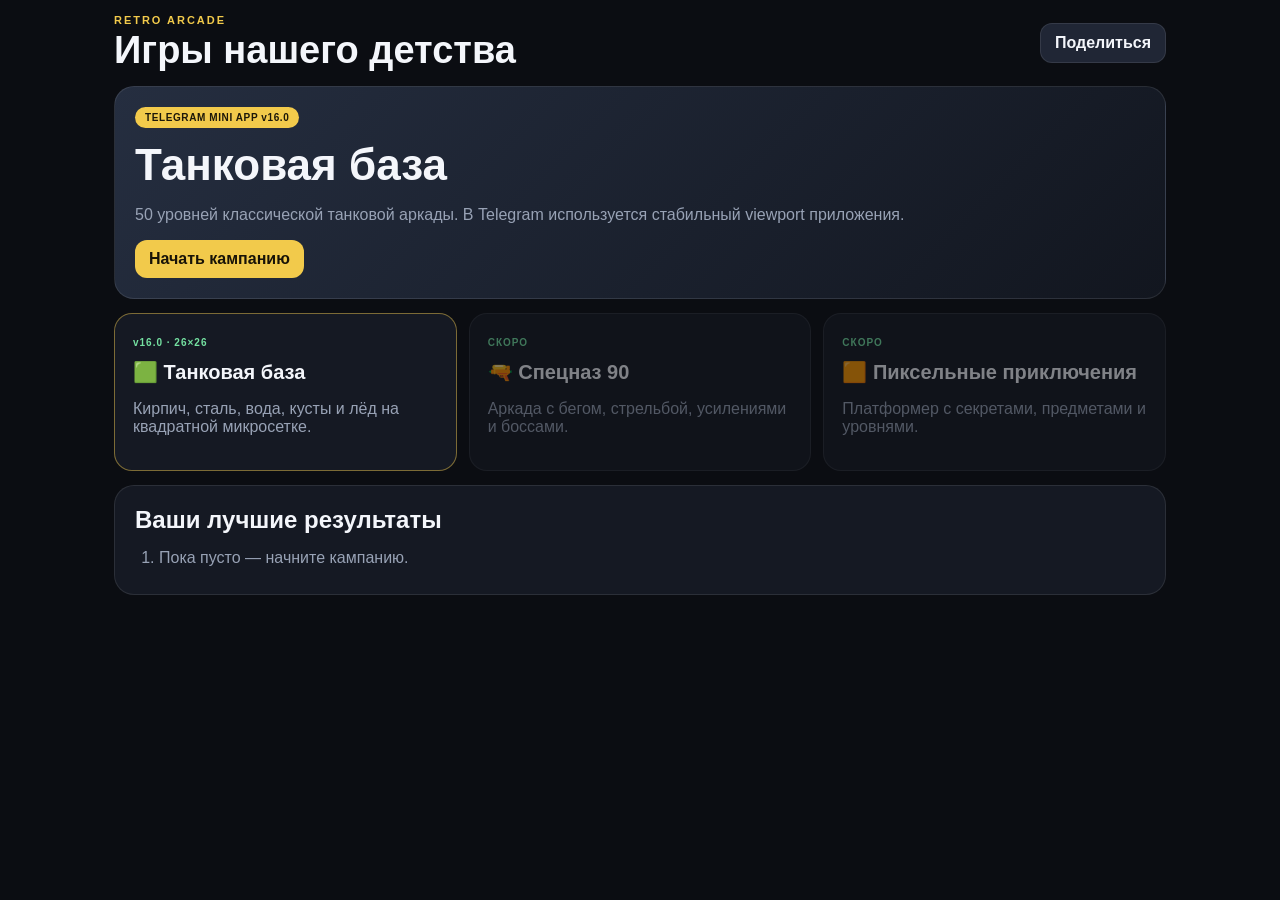
==== index.html @ afbd1178 "v16.0 switch shell to Telegram Mini App" ====
<!doctype html>
<html lang="ru">
<head>
<meta charset="utf-8">
<meta name="viewport" content="width=device-width,initial-scale=1,minimum-scale=1,maximum-scale=1,user-scalable=no,viewport-fit=cover">
<meta name="theme-color" content="#0b0d12">
<title>Игры нашего детства — Танковая база v16.0</title>
<script src="https://telegram.org/js/telegram-web-app.js?59"></script>
<link rel="stylesheet" href="styles.css?v=16.0">
<link rel="stylesheet" href="layout-fix.css?v=16.0">
<link rel="stylesheet" href="telegram-app.css?v=16.0">
</head>
<body>
<main class="app">
<header class="top"><div><div class="eyebrow">RETRO ARCADE</div><h1>Игры нашего детства</h1></div><button id="share" class="btn">Поделиться</button></header>
<section id="menu"><div class="hero"><span class="badge">TELEGRAM MINI APP v16.0</span><h2>Танковая база</h2><p>50 уровней классической танковой аркады. В Telegram используется стабильный viewport приложения.</p><div class="heroActions"><button id="play" class="btn primary">Начать кампанию</button></div></div><div class="grid"><div class="card active"><span class="status">v16.0 · 26×26</span><h3>🟩 Танковая база</h3><p>Кирпич, сталь, вода, кусты и лёд на квадратной микросетке.</p></div><div class="card locked"><span class="status">СКОРО</span><h3>🔫 Спецназ 90</h3><p>Аркада с бегом, стрельбой, усилениями и боссами.</p></div><div class="card locked"><span class="status">СКОРО</span><h3>🟧 Пиксельные приключения</h3><p>Платформер с секретами, предметами и уровнями.</p></div></div><section class="board"><h2>Ваши лучшие результаты</h2><ol id="scores"></ol></section></section>
</main>
<section id="game" class="hidden"><div class="hud"><div><span>ОЧКИ · v16.0</span><strong id="score">0</strong></div><div><span>УРОВЕНЬ</span><strong id="level">1/50</strong></div><div><span>ФАЗА</span><strong id="wave">1/3</strong></div><div><span>ВРАГИ</span><strong id="enemies">20</strong></div><div><span>ЖИЗНИ</span><strong id="lives">3</strong></div><div class="hqHud"><span>ШТАБ</span><strong id="hq">❤❤❤</strong></div><button id="pause" class="btn pauseBtn">Пауза</button><button id="sound" class="btn soundBtn">🔊</button></div><div class="stage legacyStage" id="stageStable"></div><canvas id="c" width="600" height="600"></canvas><div id="toast" class="toast"></div><div class="controlsStable"><div class="touchpadWrap"><div id="touchpad" class="touchpad"><div id="stick" class="stick"></div></div></div><button class="fire" data-k="fire">ОГОНЬ</button></div></section>
<div id="over" class="modal hidden"><div class="dialog"><span id="resultBadge" class="badge">РАУНД</span><h2 id="resultTitle">Готово</h2><p id="resultText"></p><div class="actions"><button id="primaryAction" class="btn primary">Продолжить</button><button id="toMenu" class="btn">В меню</button></div><div id="resultMini" class="mini"></div></div></div>
<div id="pauseModal" class="modal hidden"><div class="dialog"><span class="badge">ПАУЗА</span><h2>Бой приостановлен</h2><p>Можно продолжить с того же места или вернуться в меню.</p><div class="actions"><button id="resume" class="btn primary">Продолжить</button><button id="pauseMenu" class="btn">В меню</button></div></div></div>
<script src="campaign.js?v=16.0"></script><script src="geometry-fix.js?v=16.0"></script><script src="app-core.js?v=16.0"></script><script src="runtime-fix.js?v=16.0"></script><script src="app.js?v=16.0"></script><script src="zoom-control.js?v=16.0"></script><script src="boot-fix.js?v=16.0"></script><script src="telegram-app.js?v=16.0"></script>
<!-- v16.0 Telegram Mini App shell -->
</body></html>
---- styles.css ----
:root{--bg:#0b0d12;--p:#151923;--p2:#202635;--t:#f4f6fb;--m:#98a2b5;--y:#f2ca4b;--g:#74e0a1;--r:#ed6a62;--b:#6fb2ff;--line:#ffffff18}
*{box-sizing:border-box;-webkit-tap-highlight-color:transparent}
html,body{margin:0;min-height:100%;background:var(--bg);color:var(--t);font-family:-apple-system,BlinkMacSystemFont,"Segoe UI",sans-serif}
body{overscroll-behavior:none}button{font:inherit;color:inherit}.hidden{display:none!important}
.app{width:min(1080px,100%);margin:auto;padding:max(14px,env(safe-area-inset-top)) 14px max(24px,env(safe-area-inset-bottom))}
.top{display:flex;justify-content:space-between;align-items:center;gap:12px}.eyebrow{font-size:11px;font-weight:900;letter-spacing:.18em;color:var(--y)}h1{margin:3px 0 0;font-size:clamp(25px,5vw,38px)}
.btn{border:1px solid var(--line);background:var(--p2);border-radius:12px;padding:10px 14px;font-weight:800;cursor:pointer}.btn:active{transform:scale(.98)}
.hero,.board{background:var(--p);border:1px solid var(--line);border-radius:20px;padding:20px;margin-top:14px}.hero{background:linear-gradient(135deg,#252e40,#12161f)}
.badge{display:inline-block;background:var(--y);color:#1d1809;border-radius:999px;padding:5px 10px;font-size:10px;font-weight:900;letter-spacing:.06em}.hero h2{font-size:clamp(28px,6vw,44px);margin:12px 0 8px}.hero p,.card p,.board li{color:var(--m)}.heroActions{margin-top:16px}
.grid{display:grid;grid-template-columns:repeat(3,1fr);gap:12px;margin-top:14px}.card{border:1px solid var(--line);background:var(--p);border-radius:18px;padding:18px;min-height:145px;text-align:left}.card.active{border-color:#f2ca4b77}.card.locked{opacity:.5}.card h3{font-size:20px;margin:10px 0 7px}.status{font-size:10px;font-weight:900;letter-spacing:.1em;color:var(--g)}.board h2{margin:0 0 8px}.board ol{margin:0;padding-left:24px}.board li{padding:7px 0}.primary{background:var(--y);color:#181307;border:0}
body.playing{overflow:hidden!important;height:100%!important}body.playing .app{display:none!important}body.playing #game{display:flex!important;position:fixed!important;inset:0!important;z-index:9999!important}
#game{position:fixed;inset:0;z-index:20;background:var(--bg);height:100vh;height:100dvh;width:100vw;padding:max(6px,env(safe-area-inset-top)) max(8px,env(safe-area-inset-right)) max(6px,env(safe-area-inset-bottom)) max(8px,env(safe-area-inset-left));display:flex;flex-direction:column;overflow:hidden;touch-action:none}
.hud{flex:0 0 auto;display:grid;grid-template-columns:1.15fr .8fr .75fr .8fr .72fr 1.05fr auto auto;gap:5px;margin-bottom:5px}.hud>div{background:var(--p);border:1px solid var(--line);border-radius:10px;padding:5px 7px;min-width:0}.hud span{display:block;color:var(--m);font-size:7px;font-weight:800;letter-spacing:.07em;white-space:nowrap}.hud strong{font-size:15px;white-space:nowrap}.hqHud strong{font-size:18px;letter-spacing:1px}.hud .btn{padding:7px 9px;white-space:nowrap;font-size:13px}
.stage{position:relative;flex:1 1 auto;min-height:0;min-width:0;width:100%;display:block;overflow:hidden}
canvas{display:block;position:absolute;left:50%;top:50%;transform:translate(-50%,-50%);width:900px;height:600px;max-width:none;max-height:none;background:#07090d;border:1px solid var(--line);border-radius:12px;image-rendering:pixelated;touch-action:none;flex:none}
.controls{display:none;position:absolute;inset:0;pointer-events:none;z-index:4}.touch .controls{display:block}
.touchpadWrap{position:absolute;left:max(12px,env(safe-area-inset-left));bottom:max(14px,env(safe-area-inset-bottom));pointer-events:auto}
.touchpad{width:142px;height:142px;border-radius:50%;border:1px solid #ffffff22;background:radial-gradient(circle at 35% 35%,#2c3950dd,#131a24dd);position:relative;box-shadow:inset 0 0 0 12px #ffffff08,0 8px 28px #0006;touch-action:none;pointer-events:auto}
.touchpad::before,.touchpad::after{content:"";position:absolute;left:50%;top:50%;transform:translate(-50%,-50%);background:#ffffff14}.touchpad::before{width:2px;height:84%}.touchpad::after{height:2px;width:84%}
.stick{position:absolute;left:50%;top:50%;width:52px;height:52px;margin:-26px 0 0 -26px;border-radius:50%;background:radial-gradient(circle at 35% 35%,#a6bbd8,#6d89ad 50%,#324257);border:1px solid #ffffff55;box-shadow:0 8px 20px #0008;transition:transform .035s linear}
.fire{position:absolute;right:max(16px,env(safe-area-inset-right));bottom:max(22px,env(safe-area-inset-bottom));width:90px;height:90px;border-radius:50%;background:radial-gradient(circle at 35% 35%,#b84b52,#7b292cdd);border:1px solid #ffffff33;font-weight:900;touch-action:none;user-select:none;-webkit-user-select:none;pointer-events:auto;box-shadow:0 8px 28px #0006}
.fire:active,.fire[data-pressed="1"]{filter:brightness(1.2);transform:scale(.96)}
.toast{position:absolute;left:50%;top:12px;transform:translateX(-50%);z-index:8;background:#151923ed;border:1px solid #ffffff22;border-radius:999px;padding:7px 13px;font-size:12px;font-weight:900;pointer-events:none;opacity:0;transition:opacity .18s;white-space:nowrap}.toast.show{opacity:1}
.modal{position:fixed;inset:0;z-index:20000;background:#05070bcc;backdrop-filter:blur(7px);display:grid;place-items:center;padding:18px}.dialog{width:min(490px,100%);background:#171c27;border:1px solid var(--line);border-radius:22px;padding:24px;text-align:center;box-shadow:0 20px 70px #0008}.dialog h2{font-size:30px;margin:10px 0}.dialog p{color:var(--m);line-height:1.45}.actions{display:flex;gap:10px;justify-content:center;flex-wrap:wrap;margin-top:18px}.mini{font-size:12px;color:var(--m);margin-top:12px}
@media(max-width:900px){.grid{grid-template-columns:1fr}.card{min-height:auto}.hud{grid-template-columns:1fr .7fr .7fr .7fr .65fr 1fr auto}.hud .soundBtn{display:none}.hud strong{font-size:14px}}
@media(max-width:600px){.app{padding-inline:8px}.hud{grid-template-columns:repeat(6,1fr)}.hud .btn{position:absolute;top:54px;z-index:8;padding:5px 7px;font-size:11px}.hud .pauseBtn{right:58px}.hud .soundBtn{right:8px;display:block}.touchpad{width:124px;height:124px}.stick{width:46px;height:46px;margin:-23px 0 0 -23px}.fire{width:78px;height:78px}.toast{font-size:10px;max-width:70vw;overflow:hidden;text-overflow:ellipsis}}
---- layout-fix.css ----
:root{--sal:env(safe-area-inset-left,0px);--sar:env(safe-area-inset-right,0px);--sat:env(safe-area-inset-top,0px);--sab:env(safe-area-inset-bottom,0px);--hud-space:62px;--board-size:min(600px,calc(100dvh - 78px),calc(100vw - 300px));--board-zoom:1;--board-pan-x:0px;--board-pan-y:0px}
*{box-sizing:border-box}
html,body{margin:0!important;width:100%!important;max-width:100%!important;min-width:0!important;overflow-x:hidden!important;background:#0b0d12!important}
.app,#menu,.hero,.grid,.card,.board{min-width:0!important;max-width:100%!important;box-sizing:border-box!important}
.grid{grid-template-columns:repeat(3,minmax(0,1fr))!important}.hero,.card,.board{overflow:hidden!important}.hero p,.card p,.card h3{overflow-wrap:anywhere!important}
body.playing{overflow:hidden!important;overscroll-behavior:none!important;touch-action:none!important}
body.playing .app{display:none!important}
body.playing #game{display:block!important;position:fixed!important;left:0!important;top:0!important;right:0!important;bottom:0!important;inset:0!important;width:auto!important;height:auto!important;max-width:none!important;max-height:none!important;margin:0!important;padding:0!important;transform:none!important;overflow:hidden!important;background:#0b0d12!important;z-index:9999!important}
body.playing #game .hud{position:fixed!important;left:max(8px,var(--sal))!important;right:max(8px,var(--sar))!important;top:max(6px,var(--sat))!important;width:auto!important;height:auto!important;display:grid!important;grid-template-columns:1.12fr .76fr .72fr .76fr .68fr 1fr auto auto!important;gap:5px!important;margin:0!important;z-index:10020!important;overflow:hidden!important;transform:none!important}
body.playing #game .hud>*{min-width:0!important}
body.playing #game .legacyStage{display:none!important;position:fixed!important;width:0!important;height:0!important;left:0!important;top:0!important;overflow:hidden!important;pointer-events:none!important}
body.playing #c{display:block!important;position:fixed!important;left:calc(50% + var(--board-pan-x))!important;top:calc(50% + 31px + var(--board-pan-y))!important;right:auto!important;bottom:auto!important;width:var(--board-size)!important;height:var(--board-size)!important;max-width:none!important;max-height:none!important;margin:0!important;padding:0!important;transform:translate(-50%,-50%) scale(var(--board-zoom))!important;transform-origin:center center!important;border-radius:12px!important;image-rendering:pixelated!important;z-index:10000!important;background:#07090d!important;touch-action:none!important;user-select:none!important;-webkit-user-select:none!important}
body.playing #game .controlsStable{display:block!important;position:static!important;width:0!important;height:0!important;overflow:visible!important;pointer-events:none!important;transform:none!important}
body.playing #game .touchpadWrap{position:fixed!important;left:max(14px,var(--sal))!important;right:auto!important;top:auto!important;bottom:max(16px,var(--sab))!important;margin:0!important;transform:none!important;pointer-events:auto!important;z-index:10030!important}
body.playing #game .fire{position:fixed!important;left:auto!important;right:max(18px,var(--sar))!important;top:auto!important;bottom:max(20px,var(--sab))!important;margin:0!important;transform:none!important;pointer-events:auto!important;z-index:10030!important}
body.playing #game .toast{position:fixed!important;left:50%!important;top:calc(max(6px,var(--sat)) + 54px)!important;right:auto!important;bottom:auto!important;transform:translateX(-50%)!important;z-index:10040!important}
#zoomIndicator{position:fixed;left:50%;top:calc(max(6px,var(--sat)) + 58px);transform:translateX(-50%);z-index:10060;background:#151923e8;border:1px solid #ffffff26;border-radius:999px;padding:6px 11px;color:#f4f6fb;font:800 12px/1 -apple-system,BlinkMacSystemFont,"Segoe UI",sans-serif;pointer-events:none;opacity:0;transition:opacity .16s ease;white-space:nowrap;box-shadow:0 8px 28px #0007}#zoomIndicator.show{opacity:1}
@media (orientation:landscape) and (pointer:coarse){body.playing #game .touchpad{width:116px!important;height:116px!important}body.playing #game .stick{width:46px!important;height:46px!important;margin:-23px 0 0 -23px!important}body.playing #game .fire{width:82px!important;height:82px!important;font-size:18px!important}}
@media (max-width:900px){.grid{grid-template-columns:1fr!important}:root{--board-size:min(calc(100vw - 20px),calc(100dvh - 112px));--hud-space:58px}body.playing #game .hud{grid-template-columns:repeat(6,minmax(0,1fr)) auto!important}body.playing #game .soundBtn{display:none!important}}
@media (max-height:620px) and (pointer:coarse){:root{--board-size:min(520px,calc(100dvh - 72px),calc(100vw - 230px))}body.playing #game .touchpad{width:88px!important;height:88px!important}body.playing #game .stick{width:38px!important;height:38px!important;margin:-19px 0 0 -19px!important}body.playing #game .fire{width:66px!important;height:66px!important;font-size:15px!important}}
---- telegram-app.css ----
:root{--tg-vh:100dvh;--tg-stable-vh:100dvh;--tg-safe-top:0px;--tg-safe-right:0px;--tg-safe-bottom:0px;--tg-safe-left:0px}
html.telegram-mode,html.telegram-mode body{width:100%;height:100%;overflow:hidden;overscroll-behavior:none}
html.telegram-mode body.playing #game{height:var(--tg-stable-vh)!important;min-height:var(--tg-stable-vh)!important;inset:0!important;overflow:hidden!important}
html.telegram-mode body.playing #game .hud{left:max(8px,var(--tg-safe-left))!important;right:max(8px,var(--tg-safe-right))!important;top:max(6px,var(--tg-safe-top))!important}
html.telegram-mode body.playing #c{--tg-board:min(600px,calc(var(--tg-stable-vh) - 82px),calc(100vw - 300px));width:var(--tg-board)!important;height:var(--tg-board)!important;left:50%!important;top:calc(50% + 30px)!important;transform:translate(-50%,-50%) scale(var(--board-zoom,1))!important;transform-origin:center!important}
html.telegram-mode body.playing #game .touchpadWrap{left:max(14px,var(--tg-safe-left))!important;bottom:max(16px,var(--tg-safe-bottom))!important}
html.telegram-mode body.playing #game .fire{right:max(18px,var(--tg-safe-right))!important;bottom:max(20px,var(--tg-safe-bottom))!important}
@media (max-width:900px){html.telegram-mode body.playing #c{--tg-board:min(calc(100vw - 20px),calc(var(--tg-stable-vh) - 112px))}}
@media (orientation:landscape) and (pointer:coarse){html.telegram-mode body.playing #c{--tg-board:min(600px,calc(var(--tg-stable-vh) - 78px),calc(100vw - 300px))}}
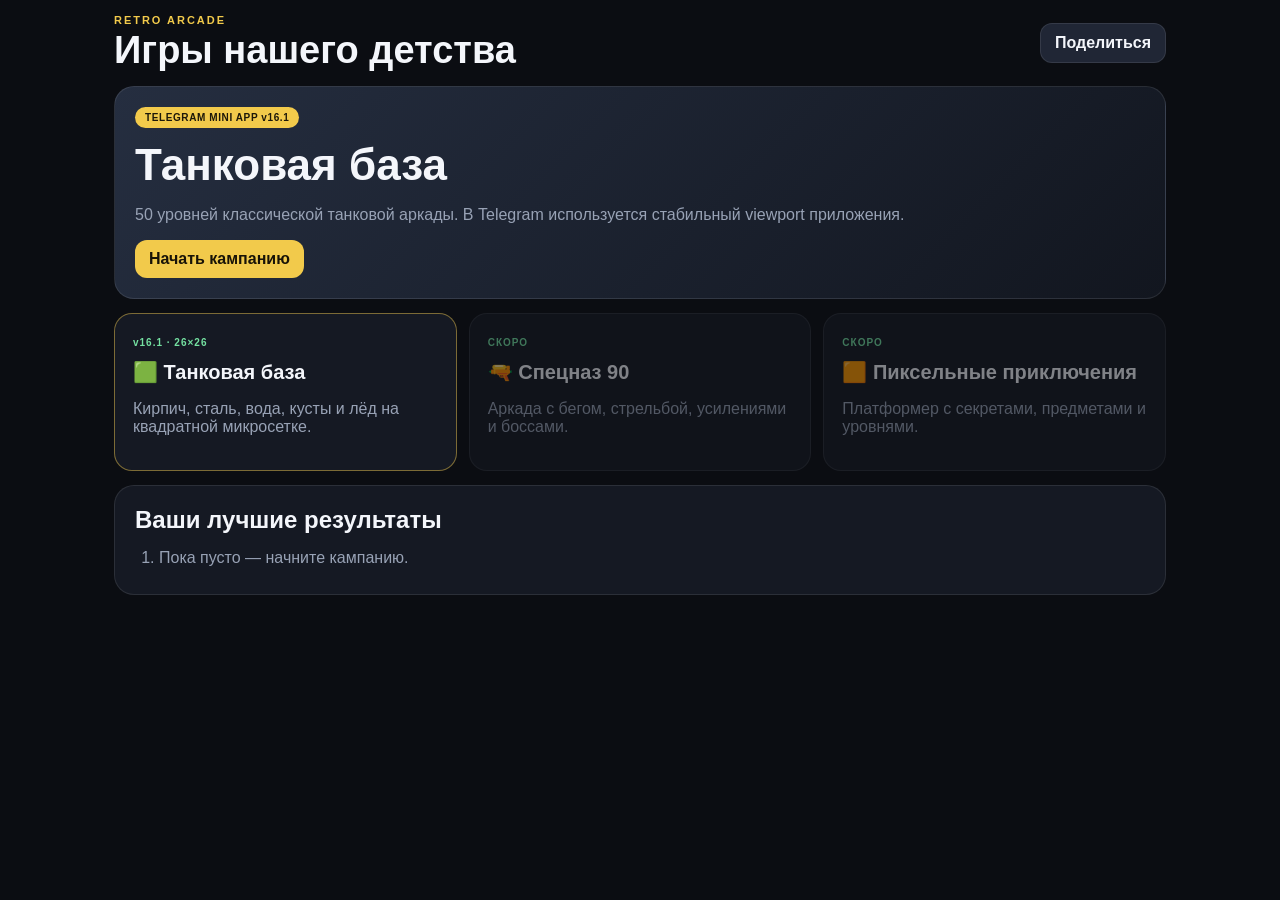
==== commit 4458047c: "v16.1 bump cache for iPad tablet layout fix" ====
--- a/index.html
+++ b/index.html
@@ -4,20 +4,20 @@
 <meta charset="utf-8">
 <meta name="viewport" content="width=device-width,initial-scale=1,minimum-scale=1,maximum-scale=1,user-scalable=no,viewport-fit=cover">
 <meta name="theme-color" content="#0b0d12">
-<title>Игры нашего детства — Танковая база v16.0</title>
+<title>Игры нашего детства — Танковая база v16.1</title>
 <script src="https://telegram.org/js/telegram-web-app.js?59"></script>
-<link rel="stylesheet" href="styles.css?v=16.0">
-<link rel="stylesheet" href="layout-fix.css?v=16.0">
-<link rel="stylesheet" href="telegram-app.css?v=16.0">
+<link rel="stylesheet" href="styles.css?v=16.1">
+<link rel="stylesheet" href="layout-fix.css?v=16.1">
+<link rel="stylesheet" href="telegram-app.css?v=16.1">
 </head>
 <body>
 <main class="app">
 <header class="top"><div><div class="eyebrow">RETRO ARCADE</div><h1>Игры нашего детства</h1></div><button id="share" class="btn">Поделиться</button></header>
-<section id="menu"><div class="hero"><span class="badge">TELEGRAM MINI APP v16.0</span><h2>Танковая база</h2><p>50 уровней классической танковой аркады. В Telegram используется стабильный viewport приложения.</p><div class="heroActions"><button id="play" class="btn primary">Начать кампанию</button></div></div><div class="grid"><div class="card active"><span class="status">v16.0 · 26×26</span><h3>🟩 Танковая база</h3><p>Кирпич, сталь, вода, кусты и лёд на квадратной микросетке.</p></div><div class="card locked"><span class="status">СКОРО</span><h3>🔫 Спецназ 90</h3><p>Аркада с бегом, стрельбой, усилениями и боссами.</p></div><div class="card locked"><span class="status">СКОРО</span><h3>🟧 Пиксельные приключения</h3><p>Платформер с секретами, предметами и уровнями.</p></div></div><section class="board"><h2>Ваши лучшие результаты</h2><ol id="scores"></ol></section></section>
+<section id="menu"><div class="hero"><span class="badge">TELEGRAM MINI APP v16.1</span><h2>Танковая база</h2><p>50 уровней классической танковой аркады. В Telegram используется стабильный viewport приложения.</p><div class="heroActions"><button id="play" class="btn primary">Начать кампанию</button></div></div><div class="grid"><div class="card active"><span class="status">v16.1 · 26×26</span><h3>🟩 Танковая база</h3><p>Кирпич, сталь, вода, кусты и лёд на квадратной микросетке.</p></div><div class="card locked"><span class="status">СКОРО</span><h3>🔫 Спецназ 90</h3><p>Аркада с бегом, стрельбой, усилениями и боссами.</p></div><div class="card locked"><span class="status">СКОРО</span><h3>🟧 Пиксельные приключения</h3><p>Платформер с секретами, предметами и уровнями.</p></div></div><section class="board"><h2>Ваши лучшие результаты</h2><ol id="scores"></ol></section></section>
 </main>
-<section id="game" class="hidden"><div class="hud"><div><span>ОЧКИ · v16.0</span><strong id="score">0</strong></div><div><span>УРОВЕНЬ</span><strong id="level">1/50</strong></div><div><span>ФАЗА</span><strong id="wave">1/3</strong></div><div><span>ВРАГИ</span><strong id="enemies">20</strong></div><div><span>ЖИЗНИ</span><strong id="lives">3</strong></div><div class="hqHud"><span>ШТАБ</span><strong id="hq">❤❤❤</strong></div><button id="pause" class="btn pauseBtn">Пауза</button><button id="sound" class="btn soundBtn">🔊</button></div><div class="stage legacyStage" id="stageStable"></div><canvas id="c" width="600" height="600"></canvas><div id="toast" class="toast"></div><div class="controlsStable"><div class="touchpadWrap"><div id="touchpad" class="touchpad"><div id="stick" class="stick"></div></div></div><button class="fire" data-k="fire">ОГОНЬ</button></div></section>
+<section id="game" class="hidden"><div class="hud"><div><span>ОЧКИ · v16.1</span><strong id="score">0</strong></div><div><span>УРОВЕНЬ</span><strong id="level">1/50</strong></div><div><span>ФАЗА</span><strong id="wave">1/3</strong></div><div><span>ВРАГИ</span><strong id="enemies">20</strong></div><div><span>ЖИЗНИ</span><strong id="lives">3</strong></div><div class="hqHud"><span>ШТАБ</span><strong id="hq">❤❤❤</strong></div><button id="pause" class="btn pauseBtn">Пауза</button><button id="sound" class="btn soundBtn">🔊</button></div><div class="stage legacyStage" id="stageStable"></div><canvas id="c" width="600" height="600"></canvas><div id="toast" class="toast"></div><div class="controlsStable"><div class="touchpadWrap"><div id="touchpad" class="touchpad"><div id="stick" class="stick"></div></div></div><button class="fire" data-k="fire">ОГОНЬ</button></div></section>
 <div id="over" class="modal hidden"><div class="dialog"><span id="resultBadge" class="badge">РАУНД</span><h2 id="resultTitle">Готово</h2><p id="resultText"></p><div class="actions"><button id="primaryAction" class="btn primary">Продолжить</button><button id="toMenu" class="btn">В меню</button></div><div id="resultMini" class="mini"></div></div></div>
 <div id="pauseModal" class="modal hidden"><div class="dialog"><span class="badge">ПАУЗА</span><h2>Бой приостановлен</h2><p>Можно продолжить с того же места или вернуться в меню.</p><div class="actions"><button id="resume" class="btn primary">Продолжить</button><button id="pauseMenu" class="btn">В меню</button></div></div></div>
-<script src="campaign.js?v=16.0"></script><script src="geometry-fix.js?v=16.0"></script><script src="app-core.js?v=16.0"></script><script src="runtime-fix.js?v=16.0"></script><script src="app.js?v=16.0"></script><script src="zoom-control.js?v=16.0"></script><script src="boot-fix.js?v=16.0"></script><script src="telegram-app.js?v=16.0"></script>
-<!-- v16.0 Telegram Mini App shell -->
+<script src="campaign.js?v=16.1"></script><script src="geometry-fix.js?v=16.1"></script><script src="app-core.js?v=16.1"></script><script src="runtime-fix.js?v=16.1"></script><script src="app.js?v=16.1"></script><script src="zoom-control.js?v=16.1"></script><script src="boot-fix.js?v=16.1"></script><script src="telegram-app.js?v=16.1"></script>
+<!-- v16.1 iPad Mini App tablet sizing -->
 </body></html>
--- a/telegram-app.css
+++ b/telegram-app.css
@@ -2,8 +2,12 @@
 html.telegram-mode,html.telegram-mode body{width:100%;height:100%;overflow:hidden;overscroll-behavior:none}
 html.telegram-mode body.playing #game{height:var(--tg-stable-vh)!important;min-height:var(--tg-stable-vh)!important;inset:0!important;overflow:hidden!important}
 html.telegram-mode body.playing #game .hud{left:max(8px,var(--tg-safe-left))!important;right:max(8px,var(--tg-safe-right))!important;top:max(6px,var(--tg-safe-top))!important}
-html.telegram-mode body.playing #c{--tg-board:min(600px,calc(var(--tg-stable-vh) - 82px),calc(100vw - 300px));width:var(--tg-board)!important;height:var(--tg-board)!important;left:50%!important;top:calc(50% + 30px)!important;transform:translate(-50%,-50%) scale(var(--board-zoom,1))!important;transform-origin:center!important}
+html.telegram-mode body.playing #c{--tg-board:min(600px,calc(var(--tg-stable-vh) - 92px),calc(100vw - 24px));width:var(--tg-board)!important;height:var(--tg-board)!important;left:50%!important;top:calc(50% + 28px)!important;transform:translate(-50%,-50%) scale(var(--board-zoom,1))!important;transform-origin:center!important}
 html.telegram-mode body.playing #game .touchpadWrap{left:max(14px,var(--tg-safe-left))!important;bottom:max(16px,var(--tg-safe-bottom))!important}
 html.telegram-mode body.playing #game .fire{right:max(18px,var(--tg-safe-right))!important;bottom:max(20px,var(--tg-safe-bottom))!important}
-@media (max-width:900px){html.telegram-mode body.playing #c{--tg-board:min(calc(100vw - 20px),calc(var(--tg-stable-vh) - 112px))}}
-@media (orientation:landscape) and (pointer:coarse){html.telegram-mode body.playing #c{--tg-board:min(600px,calc(var(--tg-stable-vh) - 78px),calc(100vw - 300px))}}
+/* Phones: preserve the compact layout that already works well. */
+@media (max-width:700px){html.telegram-mode body.playing #c{--tg-board:min(calc(100vw - 20px),calc(var(--tg-stable-vh) - 112px))}}
+/* Tablets/iPad: size from the Mini App's real stable height, not 100vw-300px. */
+@media (min-width:701px) and (pointer:coarse){html.telegram-mode body.playing #c{--tg-board:min(600px,calc(var(--tg-stable-vh) - 96px),calc(100vw - 40px));top:calc(50% + 26px)!important}}
+@media (min-width:701px) and (orientation:landscape) and (pointer:coarse){html.telegram-mode body.playing #c{--tg-board:min(600px,calc(var(--tg-stable-vh) - 86px),calc(100vw - 40px))}}
+@media (max-height:560px) and (pointer:coarse){html.telegram-mode body.playing #c{--tg-board:min(520px,calc(var(--tg-stable-vh) - 76px),calc(100vw - 220px))}}
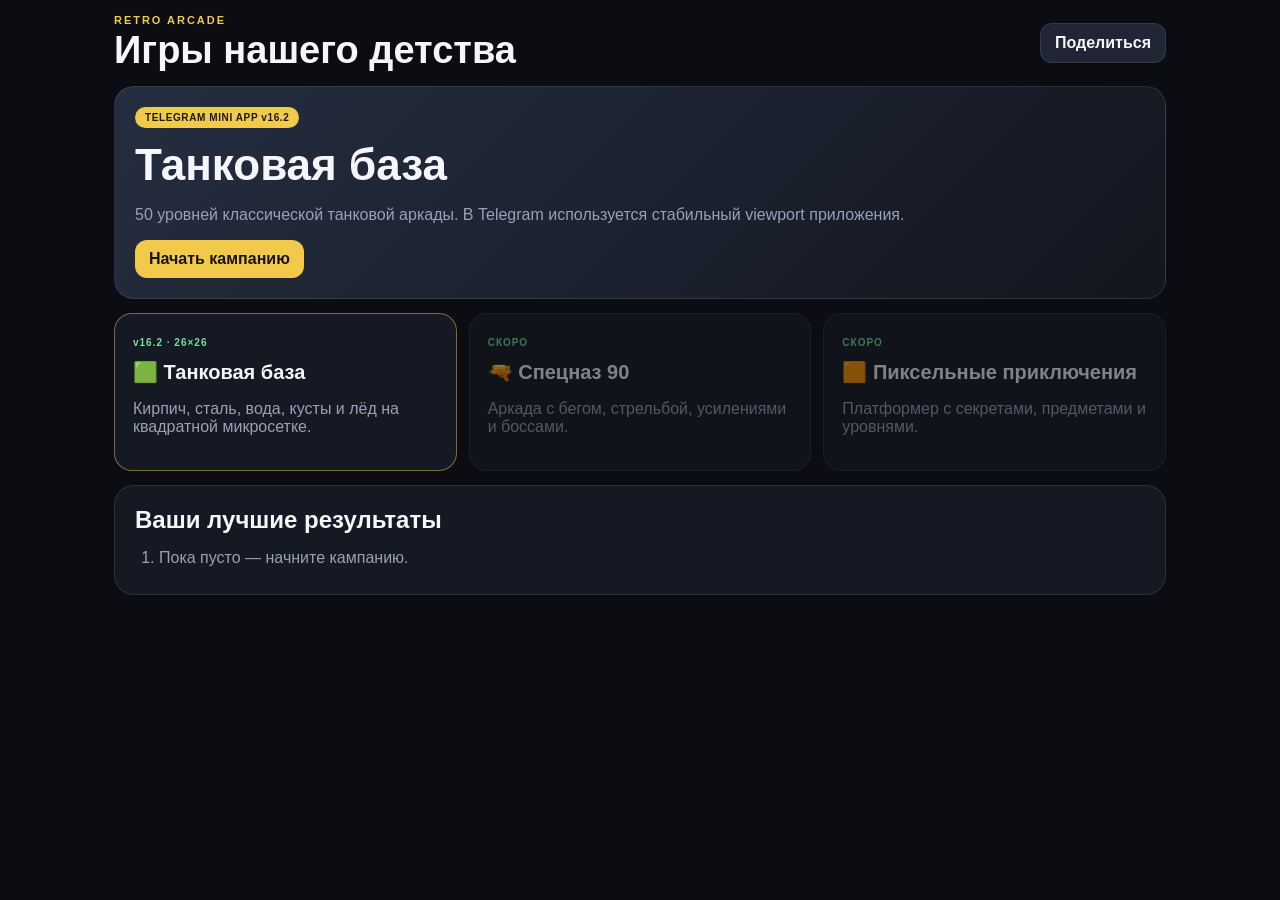
==== commit 28346395: "v16.2 publish iPad actual viewport fix" ====
--- a/index.html
+++ b/index.html
@@ -4,20 +4,20 @@
 <meta charset="utf-8">
 <meta name="viewport" content="width=device-width,initial-scale=1,minimum-scale=1,maximum-scale=1,user-scalable=no,viewport-fit=cover">
 <meta name="theme-color" content="#0b0d12">
-<title>Игры нашего детства — Танковая база v16.1</title>
+<title>Игры нашего детства — Танковая база v16.2</title>
 <script src="https://telegram.org/js/telegram-web-app.js?59"></script>
-<link rel="stylesheet" href="styles.css?v=16.1">
-<link rel="stylesheet" href="layout-fix.css?v=16.1">
-<link rel="stylesheet" href="telegram-app.css?v=16.1">
+<link rel="stylesheet" href="styles.css?v=16.2">
+<link rel="stylesheet" href="layout-fix.css?v=16.2">
+<link rel="stylesheet" href="telegram-app.css?v=16.2">
 </head>
 <body>
 <main class="app">
 <header class="top"><div><div class="eyebrow">RETRO ARCADE</div><h1>Игры нашего детства</h1></div><button id="share" class="btn">Поделиться</button></header>
-<section id="menu"><div class="hero"><span class="badge">TELEGRAM MINI APP v16.1</span><h2>Танковая база</h2><p>50 уровней классической танковой аркады. В Telegram используется стабильный viewport приложения.</p><div class="heroActions"><button id="play" class="btn primary">Начать кампанию</button></div></div><div class="grid"><div class="card active"><span class="status">v16.1 · 26×26</span><h3>🟩 Танковая база</h3><p>Кирпич, сталь, вода, кусты и лёд на квадратной микросетке.</p></div><div class="card locked"><span class="status">СКОРО</span><h3>🔫 Спецназ 90</h3><p>Аркада с бегом, стрельбой, усилениями и боссами.</p></div><div class="card locked"><span class="status">СКОРО</span><h3>🟧 Пиксельные приключения</h3><p>Платформер с секретами, предметами и уровнями.</p></div></div><section class="board"><h2>Ваши лучшие результаты</h2><ol id="scores"></ol></section></section>
+<section id="menu"><div class="hero"><span class="badge">TELEGRAM MINI APP v16.2</span><h2>Танковая база</h2><p>50 уровней классической танковой аркады. В Telegram используется стабильный viewport приложения.</p><div class="heroActions"><button id="play" class="btn primary">Начать кампанию</button></div></div><div class="grid"><div class="card active"><span class="status">v16.2 · 26×26</span><h3>🟩 Танковая база</h3><p>Кирпич, сталь, вода, кусты и лёд на квадратной микросетке.</p></div><div class="card locked"><span class="status">СКОРО</span><h3>🔫 Спецназ 90</h3><p>Аркада с бегом, стрельбой, усилениями и боссами.</p></div><div class="card locked"><span class="status">СКОРО</span><h3>🟧 Пиксельные приключения</h3><p>Платформер с секретами, предметами и уровнями.</p></div></div><section class="board"><h2>Ваши лучшие результаты</h2><ol id="scores"></ol></section></section>
 </main>
-<section id="game" class="hidden"><div class="hud"><div><span>ОЧКИ · v16.1</span><strong id="score">0</strong></div><div><span>УРОВЕНЬ</span><strong id="level">1/50</strong></div><div><span>ФАЗА</span><strong id="wave">1/3</strong></div><div><span>ВРАГИ</span><strong id="enemies">20</strong></div><div><span>ЖИЗНИ</span><strong id="lives">3</strong></div><div class="hqHud"><span>ШТАБ</span><strong id="hq">❤❤❤</strong></div><button id="pause" class="btn pauseBtn">Пауза</button><button id="sound" class="btn soundBtn">🔊</button></div><div class="stage legacyStage" id="stageStable"></div><canvas id="c" width="600" height="600"></canvas><div id="toast" class="toast"></div><div class="controlsStable"><div class="touchpadWrap"><div id="touchpad" class="touchpad"><div id="stick" class="stick"></div></div></div><button class="fire" data-k="fire">ОГОНЬ</button></div></section>
+<section id="game" class="hidden"><div class="hud"><div><span>ОЧКИ · v16.2</span><strong id="score">0</strong></div><div><span>УРОВЕНЬ</span><strong id="level">1/50</strong></div><div><span>ФАЗА</span><strong id="wave">1/3</strong></div><div><span>ВРАГИ</span><strong id="enemies">20</strong></div><div><span>ЖИЗНИ</span><strong id="lives">3</strong></div><div class="hqHud"><span>ШТАБ</span><strong id="hq">❤❤❤</strong></div><button id="pause" class="btn pauseBtn">Пауза</button><button id="sound" class="btn soundBtn">🔊</button></div><div class="stage legacyStage" id="stageStable"></div><canvas id="c" width="600" height="600"></canvas><div id="toast" class="toast"></div><div class="controlsStable"><div class="touchpadWrap"><div id="touchpad" class="touchpad"><div id="stick" class="stick"></div></div></div><button class="fire" data-k="fire">ОГОНЬ</button></div></section>
 <div id="over" class="modal hidden"><div class="dialog"><span id="resultBadge" class="badge">РАУНД</span><h2 id="resultTitle">Готово</h2><p id="resultText"></p><div class="actions"><button id="primaryAction" class="btn primary">Продолжить</button><button id="toMenu" class="btn">В меню</button></div><div id="resultMini" class="mini"></div></div></div>
 <div id="pauseModal" class="modal hidden"><div class="dialog"><span class="badge">ПАУЗА</span><h2>Бой приостановлен</h2><p>Можно продолжить с того же места или вернуться в меню.</p><div class="actions"><button id="resume" class="btn primary">Продолжить</button><button id="pauseMenu" class="btn">В меню</button></div></div></div>
-<script src="campaign.js?v=16.1"></script><script src="geometry-fix.js?v=16.1"></script><script src="app-core.js?v=16.1"></script><script src="runtime-fix.js?v=16.1"></script><script src="app.js?v=16.1"></script><script src="zoom-control.js?v=16.1"></script><script src="boot-fix.js?v=16.1"></script><script src="telegram-app.js?v=16.1"></script>
-<!-- v16.1 iPad Mini App tablet sizing -->
+<script src="campaign.js?v=16.2"></script><script src="geometry-fix.js?v=16.2"></script><script src="app-core.js?v=16.2"></script><script src="runtime-fix.js?v=16.2"></script><script src="app.js?v=16.2"></script><script src="zoom-control.js?v=16.2"></script><script src="boot-fix.js?v=16.2"></script><script src="telegram-app.js?v=16.2"></script>
+<!-- v16.2 actual Telegram WebView sizing for iPad -->
 </body></html>
--- a/telegram-app.css
+++ b/telegram-app.css
@@ -1,13 +1,9 @@
-:root{--tg-vh:100dvh;--tg-stable-vh:100dvh;--tg-safe-top:0px;--tg-safe-right:0px;--tg-safe-bottom:0px;--tg-safe-left:0px}
+:root{--tg-vh:100dvh;--tg-stable-vh:100dvh;--tg-safe-top:0px;--tg-safe-right:0px;--tg-safe-bottom:0px;--tg-safe-left:0px;--tg-board-px:0px;--tg-board-top:50%}
 html.telegram-mode,html.telegram-mode body{width:100%;height:100%;overflow:hidden;overscroll-behavior:none}
-html.telegram-mode body.playing #game{height:var(--tg-stable-vh)!important;min-height:var(--tg-stable-vh)!important;inset:0!important;overflow:hidden!important}
+html.telegram-mode body.playing #game{height:100dvh!important;min-height:100dvh!important;inset:0!important;overflow:hidden!important}
 html.telegram-mode body.playing #game .hud{left:max(8px,var(--tg-safe-left))!important;right:max(8px,var(--tg-safe-right))!important;top:max(6px,var(--tg-safe-top))!important}
 html.telegram-mode body.playing #c{--tg-board:min(600px,calc(var(--tg-stable-vh) - 92px),calc(100vw - 24px));width:var(--tg-board)!important;height:var(--tg-board)!important;left:50%!important;top:calc(50% + 28px)!important;transform:translate(-50%,-50%) scale(var(--board-zoom,1))!important;transform-origin:center!important}
+html.telegram-mode.telegram-tablet body.playing #c{width:var(--tg-board-px)!important;height:var(--tg-board-px)!important;top:var(--tg-board-top)!important;left:50%!important}
 html.telegram-mode body.playing #game .touchpadWrap{left:max(14px,var(--tg-safe-left))!important;bottom:max(16px,var(--tg-safe-bottom))!important}
 html.telegram-mode body.playing #game .fire{right:max(18px,var(--tg-safe-right))!important;bottom:max(20px,var(--tg-safe-bottom))!important}
-/* Phones: preserve the compact layout that already works well. */
-@media (max-width:700px){html.telegram-mode body.playing #c{--tg-board:min(calc(100vw - 20px),calc(var(--tg-stable-vh) - 112px))}}
-/* Tablets/iPad: size from the Mini App's real stable height, not 100vw-300px. */
-@media (min-width:701px) and (pointer:coarse){html.telegram-mode body.playing #c{--tg-board:min(600px,calc(var(--tg-stable-vh) - 96px),calc(100vw - 40px));top:calc(50% + 26px)!important}}
-@media (min-width:701px) and (orientation:landscape) and (pointer:coarse){html.telegram-mode body.playing #c{--tg-board:min(600px,calc(var(--tg-stable-vh) - 86px),calc(100vw - 40px))}}
-@media (max-height:560px) and (pointer:coarse){html.telegram-mode body.playing #c{--tg-board:min(520px,calc(var(--tg-stable-vh) - 76px),calc(100vw - 220px))}}
+@media (max-width:700px){html.telegram-mode:not(.telegram-tablet) body.playing #c{--tg-board:min(calc(100vw - 20px),calc(var(--tg-stable-vh) - 112px))}}
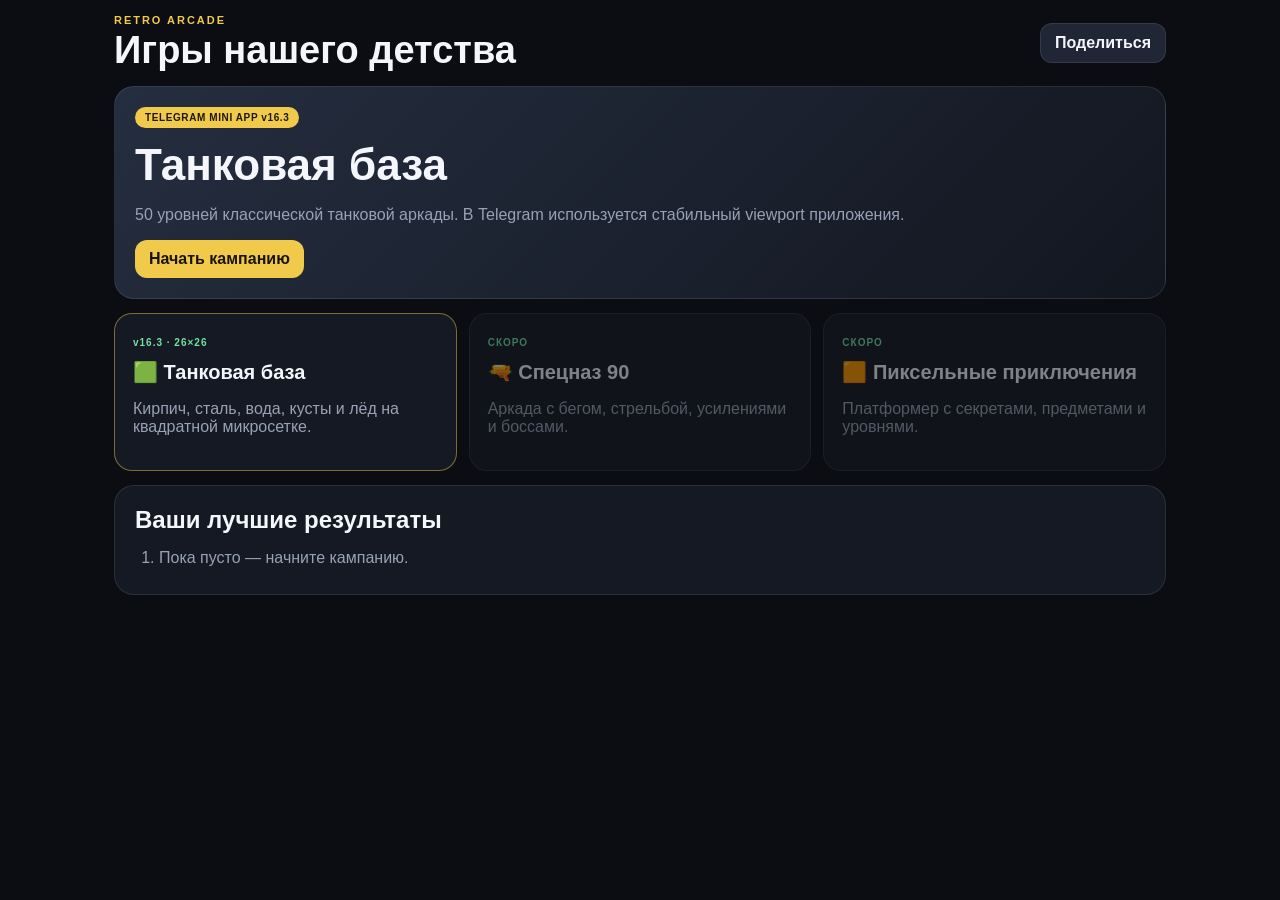
==== commit 67e4f1e4: "v16.3 cache bust tablet control separation" ====
--- a/index.html
+++ b/index.html
@@ -4,20 +4,20 @@
 <meta charset="utf-8">
 <meta name="viewport" content="width=device-width,initial-scale=1,minimum-scale=1,maximum-scale=1,user-scalable=no,viewport-fit=cover">
 <meta name="theme-color" content="#0b0d12">
-<title>Игры нашего детства — Танковая база v16.2</title>
+<title>Игры нашего детства — Танковая база v16.3</title>
 <script src="https://telegram.org/js/telegram-web-app.js?59"></script>
-<link rel="stylesheet" href="styles.css?v=16.2">
-<link rel="stylesheet" href="layout-fix.css?v=16.2">
-<link rel="stylesheet" href="telegram-app.css?v=16.2">
+<link rel="stylesheet" href="styles.css?v=16.3">
+<link rel="stylesheet" href="layout-fix.css?v=16.3">
+<link rel="stylesheet" href="telegram-app.css?v=16.3">
 </head>
 <body>
 <main class="app">
 <header class="top"><div><div class="eyebrow">RETRO ARCADE</div><h1>Игры нашего детства</h1></div><button id="share" class="btn">Поделиться</button></header>
-<section id="menu"><div class="hero"><span class="badge">TELEGRAM MINI APP v16.2</span><h2>Танковая база</h2><p>50 уровней классической танковой аркады. В Telegram используется стабильный viewport приложения.</p><div class="heroActions"><button id="play" class="btn primary">Начать кампанию</button></div></div><div class="grid"><div class="card active"><span class="status">v16.2 · 26×26</span><h3>🟩 Танковая база</h3><p>Кирпич, сталь, вода, кусты и лёд на квадратной микросетке.</p></div><div class="card locked"><span class="status">СКОРО</span><h3>🔫 Спецназ 90</h3><p>Аркада с бегом, стрельбой, усилениями и боссами.</p></div><div class="card locked"><span class="status">СКОРО</span><h3>🟧 Пиксельные приключения</h3><p>Платформер с секретами, предметами и уровнями.</p></div></div><section class="board"><h2>Ваши лучшие результаты</h2><ol id="scores"></ol></section></section>
+<section id="menu"><div class="hero"><span class="badge">TELEGRAM MINI APP v16.3</span><h2>Танковая база</h2><p>50 уровней классической танковой аркады. В Telegram используется стабильный viewport приложения.</p><div class="heroActions"><button id="play" class="btn primary">Начать кампанию</button></div></div><div class="grid"><div class="card active"><span class="status">v16.3 · 26×26</span><h3>🟩 Танковая база</h3><p>Кирпич, сталь, вода, кусты и лёд на квадратной микросетке.</p></div><div class="card locked"><span class="status">СКОРО</span><h3>🔫 Спецназ 90</h3><p>Аркада с бегом, стрельбой, усилениями и боссами.</p></div><div class="card locked"><span class="status">СКОРО</span><h3>🟧 Пиксельные приключения</h3><p>Платформер с секретами, предметами и уровнями.</p></div></div><section class="board"><h2>Ваши лучшие результаты</h2><ol id="scores"></ol></section></section>
 </main>
-<section id="game" class="hidden"><div class="hud"><div><span>ОЧКИ · v16.2</span><strong id="score">0</strong></div><div><span>УРОВЕНЬ</span><strong id="level">1/50</strong></div><div><span>ФАЗА</span><strong id="wave">1/3</strong></div><div><span>ВРАГИ</span><strong id="enemies">20</strong></div><div><span>ЖИЗНИ</span><strong id="lives">3</strong></div><div class="hqHud"><span>ШТАБ</span><strong id="hq">❤❤❤</strong></div><button id="pause" class="btn pauseBtn">Пауза</button><button id="sound" class="btn soundBtn">🔊</button></div><div class="stage legacyStage" id="stageStable"></div><canvas id="c" width="600" height="600"></canvas><div id="toast" class="toast"></div><div class="controlsStable"><div class="touchpadWrap"><div id="touchpad" class="touchpad"><div id="stick" class="stick"></div></div></div><button class="fire" data-k="fire">ОГОНЬ</button></div></section>
+<section id="game" class="hidden"><div class="hud"><div><span>ОЧКИ · v16.3</span><strong id="score">0</strong></div><div><span>УРОВЕНЬ</span><strong id="level">1/50</strong></div><div><span>ФАЗА</span><strong id="wave">1/3</strong></div><div><span>ВРАГИ</span><strong id="enemies">20</strong></div><div><span>ЖИЗНИ</span><strong id="lives">3</strong></div><div class="hqHud"><span>ШТАБ</span><strong id="hq">❤❤❤</strong></div><button id="pause" class="btn pauseBtn">Пауза</button><button id="sound" class="btn soundBtn">🔊</button></div><div class="stage legacyStage" id="stageStable"></div><canvas id="c" width="600" height="600"></canvas><div id="toast" class="toast"></div><div class="controlsStable"><div class="touchpadWrap"><div id="touchpad" class="touchpad"><div id="stick" class="stick"></div></div></div><button class="fire" data-k="fire">ОГОНЬ</button></div></section>
 <div id="over" class="modal hidden"><div class="dialog"><span id="resultBadge" class="badge">РАУНД</span><h2 id="resultTitle">Готово</h2><p id="resultText"></p><div class="actions"><button id="primaryAction" class="btn primary">Продолжить</button><button id="toMenu" class="btn">В меню</button></div><div id="resultMini" class="mini"></div></div></div>
 <div id="pauseModal" class="modal hidden"><div class="dialog"><span class="badge">ПАУЗА</span><h2>Бой приостановлен</h2><p>Можно продолжить с того же места или вернуться в меню.</p><div class="actions"><button id="resume" class="btn primary">Продолжить</button><button id="pauseMenu" class="btn">В меню</button></div></div></div>
-<script src="campaign.js?v=16.2"></script><script src="geometry-fix.js?v=16.2"></script><script src="app-core.js?v=16.2"></script><script src="runtime-fix.js?v=16.2"></script><script src="app.js?v=16.2"></script><script src="zoom-control.js?v=16.2"></script><script src="boot-fix.js?v=16.2"></script><script src="telegram-app.js?v=16.2"></script>
-<!-- v16.2 actual Telegram WebView sizing for iPad -->
+<script src="campaign.js?v=16.3"></script><script src="geometry-fix.js?v=16.3"></script><script src="app-core.js?v=16.3"></script><script src="runtime-fix.js?v=16.3"></script><script src="app.js?v=16.3"></script><script src="zoom-control.js?v=16.3"></script><script src="boot-fix.js?v=16.3"></script><script src="telegram-app.js?v=16.3"></script>
+<!-- v16.3 measured control lane keeps controls outside board -->
 </body></html>
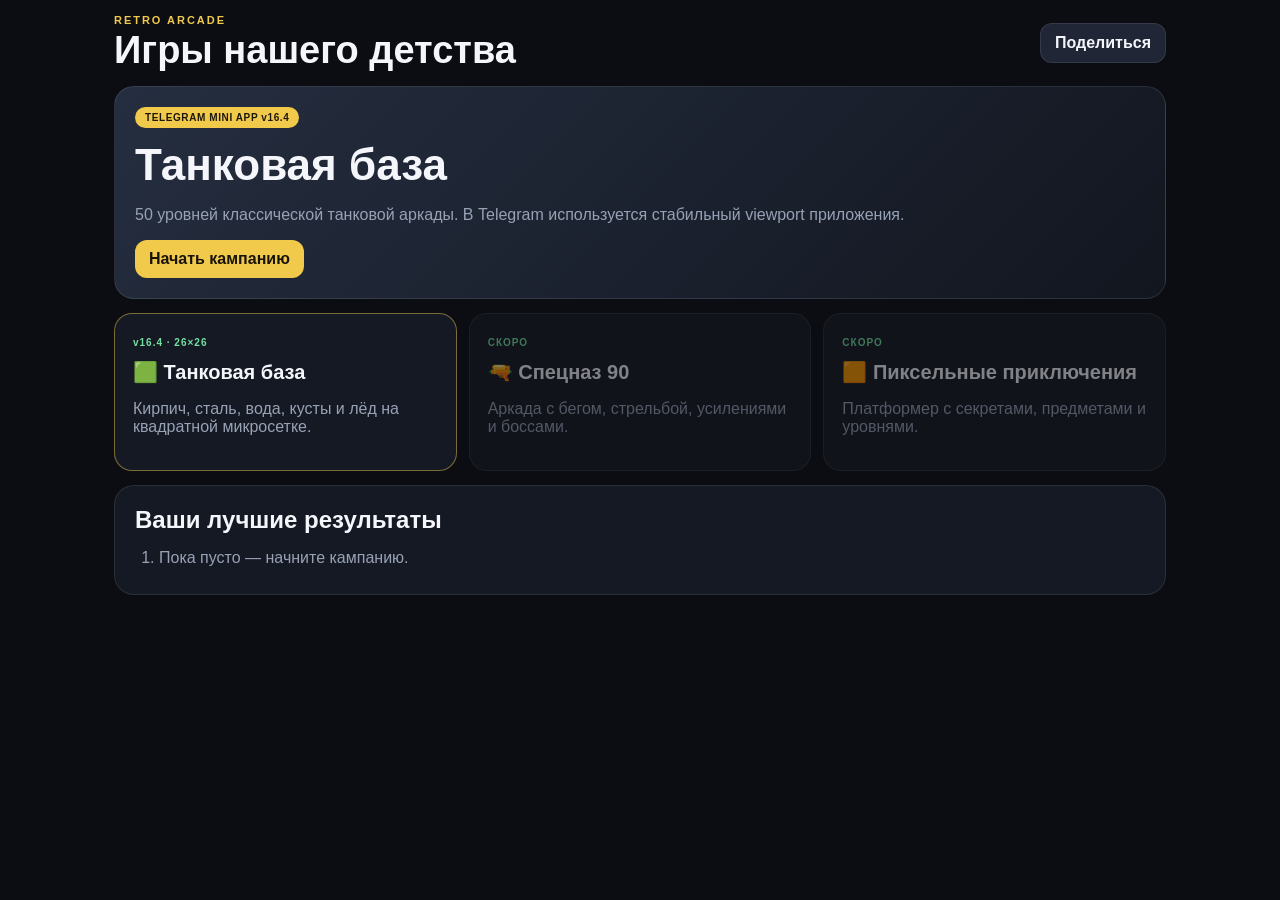
==== commit d1ea92a6: "v16.4 bump Telegram Mini App cache version" ====
--- a/index.html
+++ b/index.html
@@ -4,20 +4,20 @@
 <meta charset="utf-8">
 <meta name="viewport" content="width=device-width,initial-scale=1,minimum-scale=1,maximum-scale=1,user-scalable=no,viewport-fit=cover">
 <meta name="theme-color" content="#0b0d12">
-<title>Игры нашего детства — Танковая база v16.3</title>
+<title>Игры нашего детства — Танковая база v16.4</title>
 <script src="https://telegram.org/js/telegram-web-app.js?59"></script>
-<link rel="stylesheet" href="styles.css?v=16.3">
-<link rel="stylesheet" href="layout-fix.css?v=16.3">
-<link rel="stylesheet" href="telegram-app.css?v=16.3">
+<link rel="stylesheet" href="styles.css?v=16.4">
+<link rel="stylesheet" href="layout-fix.css?v=16.4">
+<link rel="stylesheet" href="telegram-app.css?v=16.4">
 </head>
 <body>
 <main class="app">
 <header class="top"><div><div class="eyebrow">RETRO ARCADE</div><h1>Игры нашего детства</h1></div><button id="share" class="btn">Поделиться</button></header>
-<section id="menu"><div class="hero"><span class="badge">TELEGRAM MINI APP v16.3</span><h2>Танковая база</h2><p>50 уровней классической танковой аркады. В Telegram используется стабильный viewport приложения.</p><div class="heroActions"><button id="play" class="btn primary">Начать кампанию</button></div></div><div class="grid"><div class="card active"><span class="status">v16.3 · 26×26</span><h3>🟩 Танковая база</h3><p>Кирпич, сталь, вода, кусты и лёд на квадратной микросетке.</p></div><div class="card locked"><span class="status">СКОРО</span><h3>🔫 Спецназ 90</h3><p>Аркада с бегом, стрельбой, усилениями и боссами.</p></div><div class="card locked"><span class="status">СКОРО</span><h3>🟧 Пиксельные приключения</h3><p>Платформер с секретами, предметами и уровнями.</p></div></div><section class="board"><h2>Ваши лучшие результаты</h2><ol id="scores"></ol></section></section>
+<section id="menu"><div class="hero"><span class="badge">TELEGRAM MINI APP v16.4</span><h2>Танковая база</h2><p>50 уровней классической танковой аркады. В Telegram используется стабильный viewport приложения.</p><div class="heroActions"><button id="play" class="btn primary">Начать кампанию</button></div></div><div class="grid"><div class="card active"><span class="status">v16.4 · 26×26</span><h3>🟩 Танковая база</h3><p>Кирпич, сталь, вода, кусты и лёд на квадратной микросетке.</p></div><div class="card locked"><span class="status">СКОРО</span><h3>🔫 Спецназ 90</h3><p>Аркада с бегом, стрельбой, усилениями и боссами.</p></div><div class="card locked"><span class="status">СКОРО</span><h3>🟧 Пиксельные приключения</h3><p>Платформер с секретами, предметами и уровнями.</p></div></div><section class="board"><h2>Ваши лучшие результаты</h2><ol id="scores"></ol></section></section>
 </main>
-<section id="game" class="hidden"><div class="hud"><div><span>ОЧКИ · v16.3</span><strong id="score">0</strong></div><div><span>УРОВЕНЬ</span><strong id="level">1/50</strong></div><div><span>ФАЗА</span><strong id="wave">1/3</strong></div><div><span>ВРАГИ</span><strong id="enemies">20</strong></div><div><span>ЖИЗНИ</span><strong id="lives">3</strong></div><div class="hqHud"><span>ШТАБ</span><strong id="hq">❤❤❤</strong></div><button id="pause" class="btn pauseBtn">Пауза</button><button id="sound" class="btn soundBtn">🔊</button></div><div class="stage legacyStage" id="stageStable"></div><canvas id="c" width="600" height="600"></canvas><div id="toast" class="toast"></div><div class="controlsStable"><div class="touchpadWrap"><div id="touchpad" class="touchpad"><div id="stick" class="stick"></div></div></div><button class="fire" data-k="fire">ОГОНЬ</button></div></section>
+<section id="game" class="hidden"><div class="hud"><div><span>ОЧКИ · v16.4</span><strong id="score">0</strong></div><div><span>УРОВЕНЬ</span><strong id="level">1/50</strong></div><div><span>ФАЗА</span><strong id="wave">1/3</strong></div><div><span>ВРАГИ</span><strong id="enemies">20</strong></div><div><span>ЖИЗНИ</span><strong id="lives">3</strong></div><div class="hqHud"><span>ШТАБ</span><strong id="hq">❤❤❤</strong></div><button id="pause" class="btn pauseBtn">Пауза</button><button id="sound" class="btn soundBtn">🔊</button></div><div class="stage legacyStage" id="stageStable"></div><canvas id="c" width="600" height="600"></canvas><div id="toast" class="toast"></div><div class="controlsStable"><div class="touchpadWrap"><div id="touchpad" class="touchpad"><div id="stick" class="stick"></div></div></div><button class="fire" data-k="fire">ОГОНЬ</button></div></section>
 <div id="over" class="modal hidden"><div class="dialog"><span id="resultBadge" class="badge">РАУНД</span><h2 id="resultTitle">Готово</h2><p id="resultText"></p><div class="actions"><button id="primaryAction" class="btn primary">Продолжить</button><button id="toMenu" class="btn">В меню</button></div><div id="resultMini" class="mini"></div></div></div>
 <div id="pauseModal" class="modal hidden"><div class="dialog"><span class="badge">ПАУЗА</span><h2>Бой приостановлен</h2><p>Можно продолжить с того же места или вернуться в меню.</p><div class="actions"><button id="resume" class="btn primary">Продолжить</button><button id="pauseMenu" class="btn">В меню</button></div></div></div>
-<script src="campaign.js?v=16.3"></script><script src="geometry-fix.js?v=16.3"></script><script src="app-core.js?v=16.3"></script><script src="runtime-fix.js?v=16.3"></script><script src="app.js?v=16.3"></script><script src="zoom-control.js?v=16.3"></script><script src="boot-fix.js?v=16.3"></script><script src="telegram-app.js?v=16.3"></script>
-<!-- v16.3 measured control lane keeps controls outside board -->
+<script src="campaign.js?v=16.4"></script><script src="geometry-fix.js?v=16.4"></script><script src="app-core.js?v=16.4"></script><script src="runtime-fix.js?v=16.4"></script><script src="app.js?v=16.4"></script><script src="zoom-control.js?v=16.4"></script><script src="boot-fix.js?v=16.4"></script><script src="telegram-app.js?v=16.4"></script>
+<!-- v16.4 dedicated iPad control lane -->
 </body></html>
--- a/telegram-app.css
+++ b/telegram-app.css
@@ -1,4 +1,4 @@
-:root{--tg-vh:100dvh;--tg-stable-vh:100dvh;--tg-safe-top:0px;--tg-safe-right:0px;--tg-safe-bottom:0px;--tg-safe-left:0px;--tg-board-px:0px;--tg-board-top:50%}
+:root{--tg-vh:100dvh;--tg-stable-vh:100dvh;--tg-safe-top:0px;--tg-safe-right:0px;--tg-safe-bottom:0px;--tg-safe-left:0px;--tg-board-px:0px;--tg-board-top:50%;--tg-controls-top:auto}
 html.telegram-mode,html.telegram-mode body{width:100%;height:100%;overflow:hidden;overscroll-behavior:none}
 html.telegram-mode body.playing #game{height:100dvh!important;min-height:100dvh!important;inset:0!important;overflow:hidden!important}
 html.telegram-mode body.playing #game .hud{left:max(8px,var(--tg-safe-left))!important;right:max(8px,var(--tg-safe-right))!important;top:max(6px,var(--tg-safe-top))!important}
@@ -6,4 +6,6 @@
 html.telegram-mode.telegram-tablet body.playing #c{width:var(--tg-board-px)!important;height:var(--tg-board-px)!important;top:var(--tg-board-top)!important;left:50%!important}
 html.telegram-mode body.playing #game .touchpadWrap{left:max(14px,var(--tg-safe-left))!important;bottom:max(16px,var(--tg-safe-bottom))!important}
 html.telegram-mode body.playing #game .fire{right:max(18px,var(--tg-safe-right))!important;bottom:max(20px,var(--tg-safe-bottom))!important}
+html.telegram-mode.telegram-tablet body.playing #game .touchpadWrap{top:var(--tg-controls-top)!important;bottom:auto!important}
+html.telegram-mode.telegram-tablet body.playing #game .fire{top:var(--tg-controls-top)!important;bottom:auto!important}
 @media (max-width:700px){html.telegram-mode:not(.telegram-tablet) body.playing #c{--tg-board:min(calc(100vw - 20px),calc(var(--tg-stable-vh) - 112px))}}
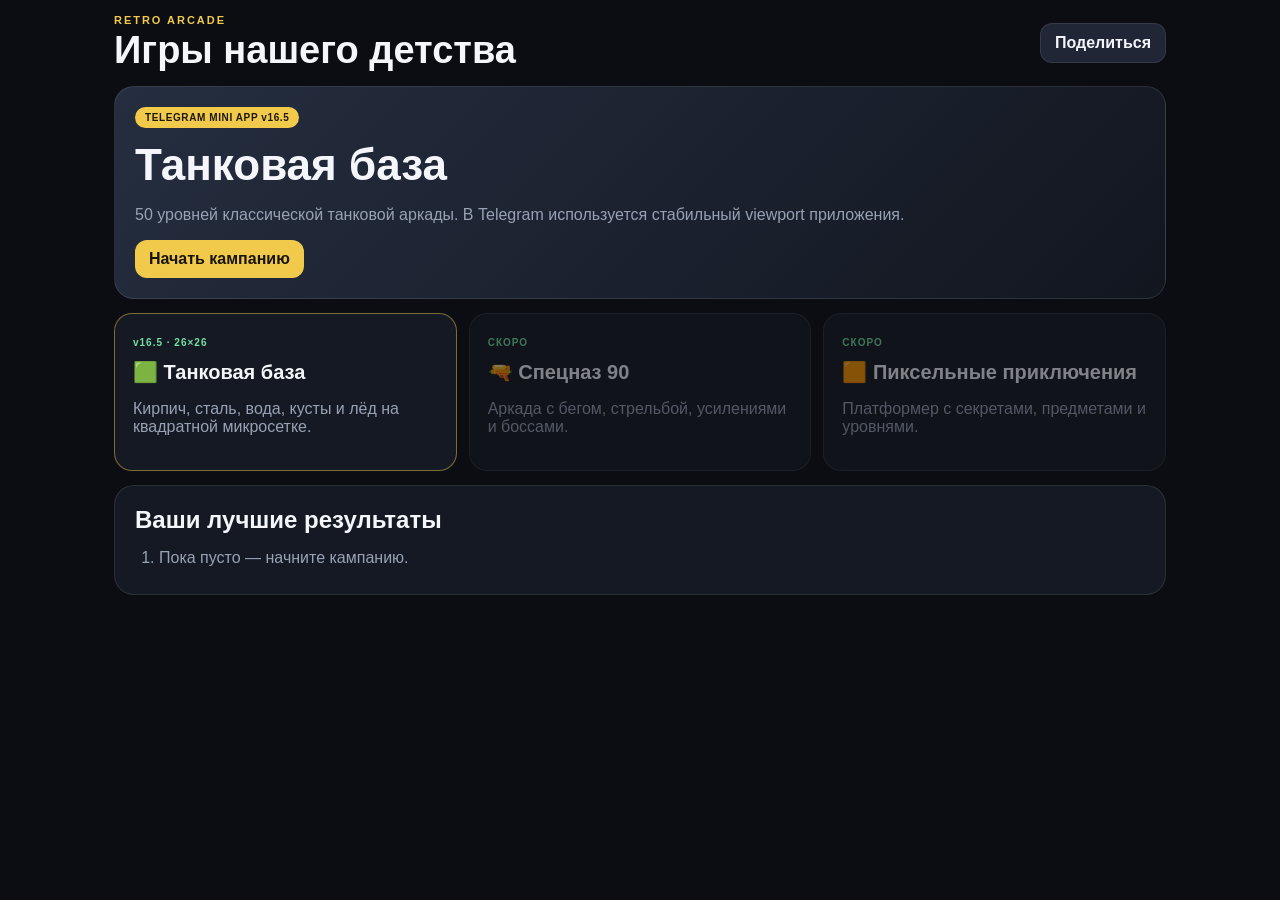
==== commit 05dc5845: "v16.5 bump cache after iPad upward shift" ====
--- a/index.html
+++ b/index.html
@@ -4,20 +4,20 @@
 <meta charset="utf-8">
 <meta name="viewport" content="width=device-width,initial-scale=1,minimum-scale=1,maximum-scale=1,user-scalable=no,viewport-fit=cover">
 <meta name="theme-color" content="#0b0d12">
-<title>Игры нашего детства — Танковая база v16.4</title>
+<title>Игры нашего детства — Танковая база v16.5</title>
 <script src="https://telegram.org/js/telegram-web-app.js?59"></script>
-<link rel="stylesheet" href="styles.css?v=16.4">
-<link rel="stylesheet" href="layout-fix.css?v=16.4">
-<link rel="stylesheet" href="telegram-app.css?v=16.4">
+<link rel="stylesheet" href="styles.css?v=16.5">
+<link rel="stylesheet" href="layout-fix.css?v=16.5">
+<link rel="stylesheet" href="telegram-app.css?v=16.5">
 </head>
 <body>
 <main class="app">
 <header class="top"><div><div class="eyebrow">RETRO ARCADE</div><h1>Игры нашего детства</h1></div><button id="share" class="btn">Поделиться</button></header>
-<section id="menu"><div class="hero"><span class="badge">TELEGRAM MINI APP v16.4</span><h2>Танковая база</h2><p>50 уровней классической танковой аркады. В Telegram используется стабильный viewport приложения.</p><div class="heroActions"><button id="play" class="btn primary">Начать кампанию</button></div></div><div class="grid"><div class="card active"><span class="status">v16.4 · 26×26</span><h3>🟩 Танковая база</h3><p>Кирпич, сталь, вода, кусты и лёд на квадратной микросетке.</p></div><div class="card locked"><span class="status">СКОРО</span><h3>🔫 Спецназ 90</h3><p>Аркада с бегом, стрельбой, усилениями и боссами.</p></div><div class="card locked"><span class="status">СКОРО</span><h3>🟧 Пиксельные приключения</h3><p>Платформер с секретами, предметами и уровнями.</p></div></div><section class="board"><h2>Ваши лучшие результаты</h2><ol id="scores"></ol></section></section>
+<section id="menu"><div class="hero"><span class="badge">TELEGRAM MINI APP v16.5</span><h2>Танковая база</h2><p>50 уровней классической танковой аркады. В Telegram используется стабильный viewport приложения.</p><div class="heroActions"><button id="play" class="btn primary">Начать кампанию</button></div></div><div class="grid"><div class="card active"><span class="status">v16.5 · 26×26</span><h3>🟩 Танковая база</h3><p>Кирпич, сталь, вода, кусты и лёд на квадратной микросетке.</p></div><div class="card locked"><span class="status">СКОРО</span><h3>🔫 Спецназ 90</h3><p>Аркада с бегом, стрельбой, усилениями и боссами.</p></div><div class="card locked"><span class="status">СКОРО</span><h3>🟧 Пиксельные приключения</h3><p>Платформер с секретами, предметами и уровнями.</p></div></div><section class="board"><h2>Ваши лучшие результаты</h2><ol id="scores"></ol></section></section>
 </main>
-<section id="game" class="hidden"><div class="hud"><div><span>ОЧКИ · v16.4</span><strong id="score">0</strong></div><div><span>УРОВЕНЬ</span><strong id="level">1/50</strong></div><div><span>ФАЗА</span><strong id="wave">1/3</strong></div><div><span>ВРАГИ</span><strong id="enemies">20</strong></div><div><span>ЖИЗНИ</span><strong id="lives">3</strong></div><div class="hqHud"><span>ШТАБ</span><strong id="hq">❤❤❤</strong></div><button id="pause" class="btn pauseBtn">Пауза</button><button id="sound" class="btn soundBtn">🔊</button></div><div class="stage legacyStage" id="stageStable"></div><canvas id="c" width="600" height="600"></canvas><div id="toast" class="toast"></div><div class="controlsStable"><div class="touchpadWrap"><div id="touchpad" class="touchpad"><div id="stick" class="stick"></div></div></div><button class="fire" data-k="fire">ОГОНЬ</button></div></section>
+<section id="game" class="hidden"><div class="hud"><div><span>ОЧКИ · v16.5</span><strong id="score">0</strong></div><div><span>УРОВЕНЬ</span><strong id="level">1/50</strong></div><div><span>ФАЗА</span><strong id="wave">1/3</strong></div><div><span>ВРАГИ</span><strong id="enemies">20</strong></div><div><span>ЖИЗНИ</span><strong id="lives">3</strong></div><div class="hqHud"><span>ШТАБ</span><strong id="hq">❤❤❤</strong></div><button id="pause" class="btn pauseBtn">Пауза</button><button id="sound" class="btn soundBtn">🔊</button></div><div class="stage legacyStage" id="stageStable"></div><canvas id="c" width="600" height="600"></canvas><div id="toast" class="toast"></div><div class="controlsStable"><div class="touchpadWrap"><div id="touchpad" class="touchpad"><div id="stick" class="stick"></div></div></div><button class="fire" data-k="fire">ОГОНЬ</button></div></section>
 <div id="over" class="modal hidden"><div class="dialog"><span id="resultBadge" class="badge">РАУНД</span><h2 id="resultTitle">Готово</h2><p id="resultText"></p><div class="actions"><button id="primaryAction" class="btn primary">Продолжить</button><button id="toMenu" class="btn">В меню</button></div><div id="resultMini" class="mini"></div></div></div>
 <div id="pauseModal" class="modal hidden"><div class="dialog"><span class="badge">ПАУЗА</span><h2>Бой приостановлен</h2><p>Можно продолжить с того же места или вернуться в меню.</p><div class="actions"><button id="resume" class="btn primary">Продолжить</button><button id="pauseMenu" class="btn">В меню</button></div></div></div>
-<script src="campaign.js?v=16.4"></script><script src="geometry-fix.js?v=16.4"></script><script src="app-core.js?v=16.4"></script><script src="runtime-fix.js?v=16.4"></script><script src="app.js?v=16.4"></script><script src="zoom-control.js?v=16.4"></script><script src="boot-fix.js?v=16.4"></script><script src="telegram-app.js?v=16.4"></script>
-<!-- v16.4 dedicated iPad control lane -->
+<script src="campaign.js?v=16.5"></script><script src="geometry-fix.js?v=16.5"></script><script src="app-core.js?v=16.5"></script><script src="runtime-fix.js?v=16.5"></script><script src="app.js?v=16.5"></script><script src="zoom-control.js?v=16.5"></script><script src="boot-fix.js?v=16.5"></script><script src="telegram-app.js?v=16.5"></script>
+<!-- v16.5 iPad battlefield shifted upward -->
 </body></html>
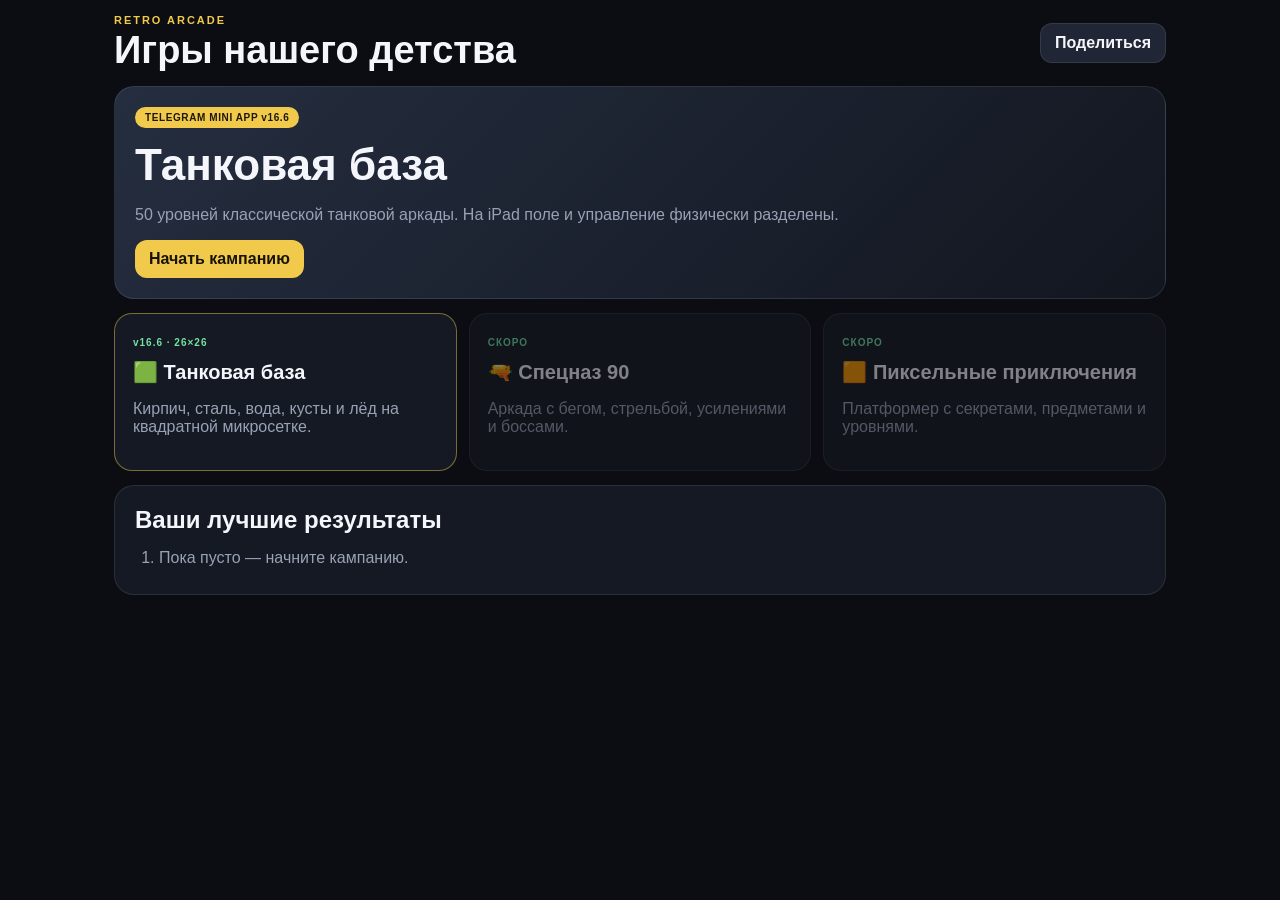
==== commit bf5b9ee9: "v16.6 update shell and cache busting" ====
--- a/index.html
+++ b/index.html
@@ -4,20 +4,20 @@
 <meta charset="utf-8">
 <meta name="viewport" content="width=device-width,initial-scale=1,minimum-scale=1,maximum-scale=1,user-scalable=no,viewport-fit=cover">
 <meta name="theme-color" content="#0b0d12">
-<title>Игры нашего детства — Танковая база v16.5</title>
+<title>Игры нашего детства — Танковая база v16.6</title>
 <script src="https://telegram.org/js/telegram-web-app.js?59"></script>
-<link rel="stylesheet" href="styles.css?v=16.5">
-<link rel="stylesheet" href="layout-fix.css?v=16.5">
-<link rel="stylesheet" href="telegram-app.css?v=16.5">
+<link rel="stylesheet" href="styles.css?v=16.6">
+<link rel="stylesheet" href="layout-fix.css?v=16.6">
+<link rel="stylesheet" href="telegram-app.css?v=16.6">
 </head>
 <body>
 <main class="app">
 <header class="top"><div><div class="eyebrow">RETRO ARCADE</div><h1>Игры нашего детства</h1></div><button id="share" class="btn">Поделиться</button></header>
-<section id="menu"><div class="hero"><span class="badge">TELEGRAM MINI APP v16.5</span><h2>Танковая база</h2><p>50 уровней классической танковой аркады. В Telegram используется стабильный viewport приложения.</p><div class="heroActions"><button id="play" class="btn primary">Начать кампанию</button></div></div><div class="grid"><div class="card active"><span class="status">v16.5 · 26×26</span><h3>🟩 Танковая база</h3><p>Кирпич, сталь, вода, кусты и лёд на квадратной микросетке.</p></div><div class="card locked"><span class="status">СКОРО</span><h3>🔫 Спецназ 90</h3><p>Аркада с бегом, стрельбой, усилениями и боссами.</p></div><div class="card locked"><span class="status">СКОРО</span><h3>🟧 Пиксельные приключения</h3><p>Платформер с секретами, предметами и уровнями.</p></div></div><section class="board"><h2>Ваши лучшие результаты</h2><ol id="scores"></ol></section></section>
+<section id="menu"><div class="hero"><span class="badge">TELEGRAM MINI APP v16.6</span><h2>Танковая база</h2><p>50 уровней классической танковой аркады. На iPad поле и управление физически разделены.</p><div class="heroActions"><button id="play" class="btn primary">Начать кампанию</button></div></div><div class="grid"><div class="card active"><span class="status">v16.6 · 26×26</span><h3>🟩 Танковая база</h3><p>Кирпич, сталь, вода, кусты и лёд на квадратной микросетке.</p></div><div class="card locked"><span class="status">СКОРО</span><h3>🔫 Спецназ 90</h3><p>Аркада с бегом, стрельбой, усилениями и боссами.</p></div><div class="card locked"><span class="status">СКОРО</span><h3>🟧 Пиксельные приключения</h3><p>Платформер с секретами, предметами и уровнями.</p></div></div><section class="board"><h2>Ваши лучшие результаты</h2><ol id="scores"></ol></section></section>
 </main>
-<section id="game" class="hidden"><div class="hud"><div><span>ОЧКИ · v16.5</span><strong id="score">0</strong></div><div><span>УРОВЕНЬ</span><strong id="level">1/50</strong></div><div><span>ФАЗА</span><strong id="wave">1/3</strong></div><div><span>ВРАГИ</span><strong id="enemies">20</strong></div><div><span>ЖИЗНИ</span><strong id="lives">3</strong></div><div class="hqHud"><span>ШТАБ</span><strong id="hq">❤❤❤</strong></div><button id="pause" class="btn pauseBtn">Пауза</button><button id="sound" class="btn soundBtn">🔊</button></div><div class="stage legacyStage" id="stageStable"></div><canvas id="c" width="600" height="600"></canvas><div id="toast" class="toast"></div><div class="controlsStable"><div class="touchpadWrap"><div id="touchpad" class="touchpad"><div id="stick" class="stick"></div></div></div><button class="fire" data-k="fire">ОГОНЬ</button></div></section>
+<section id="game" class="hidden"><div class="hud"><div><span>ОЧКИ · v16.6</span><strong id="score">0</strong></div><div><span>УРОВЕНЬ</span><strong id="level">1/50</strong></div><div><span>ФАЗА</span><strong id="wave">1/3</strong></div><div><span>ВРАГИ</span><strong id="enemies">20</strong></div><div><span>ЖИЗНИ</span><strong id="lives">3</strong></div><div class="hqHud"><span>ШТАБ</span><strong id="hq">❤❤❤</strong></div><button id="pause" class="btn pauseBtn">Пауза</button><button id="sound" class="btn soundBtn">🔊</button></div><div class="stage legacyStage" id="stageStable"></div><canvas id="c" width="600" height="600"></canvas><div id="toast" class="toast"></div><div class="controlsStable"><div class="touchpadWrap"><div id="touchpad" class="touchpad"><div id="stick" class="stick"></div></div></div><button class="fire" data-k="fire">ОГОНЬ</button></div></section>
 <div id="over" class="modal hidden"><div class="dialog"><span id="resultBadge" class="badge">РАУНД</span><h2 id="resultTitle">Готово</h2><p id="resultText"></p><div class="actions"><button id="primaryAction" class="btn primary">Продолжить</button><button id="toMenu" class="btn">В меню</button></div><div id="resultMini" class="mini"></div></div></div>
 <div id="pauseModal" class="modal hidden"><div class="dialog"><span class="badge">ПАУЗА</span><h2>Бой приостановлен</h2><p>Можно продолжить с того же места или вернуться в меню.</p><div class="actions"><button id="resume" class="btn primary">Продолжить</button><button id="pauseMenu" class="btn">В меню</button></div></div></div>
-<script src="campaign.js?v=16.5"></script><script src="geometry-fix.js?v=16.5"></script><script src="app-core.js?v=16.5"></script><script src="runtime-fix.js?v=16.5"></script><script src="app.js?v=16.5"></script><script src="zoom-control.js?v=16.5"></script><script src="boot-fix.js?v=16.5"></script><script src="telegram-app.js?v=16.5"></script>
-<!-- v16.5 iPad battlefield shifted upward -->
+<script src="campaign.js?v=16.6"></script><script src="geometry-fix.js?v=16.6"></script><script src="app-core.js?v=16.6"></script><script src="runtime-fix.js?v=16.6"></script><script src="app.js?v=16.6"></script><script src="zoom-control.js?v=16.6"></script><script src="boot-fix.js?v=16.6"></script><script src="telegram-app.js?v=16.6"></script>
+<!-- v16.6 hard iPad board/control separation -->
 </body></html>
--- a/telegram-app.css
+++ b/telegram-app.css
@@ -1,11 +1,13 @@
-:root{--tg-vh:100dvh;--tg-stable-vh:100dvh;--tg-safe-top:0px;--tg-safe-right:0px;--tg-safe-bottom:0px;--tg-safe-left:0px;--tg-board-px:0px;--tg-board-top:50%;--tg-controls-top:auto}
+:root{--tg-vh:100dvh;--tg-stable-vh:100dvh;--tg-safe-top:0px;--tg-safe-right:0px;--tg-safe-bottom:0px;--tg-safe-left:0px;--tg-board-px:0px;--tg-board-y:0px;--tg-controls-top:auto}
 html.telegram-mode,html.telegram-mode body{width:100%;height:100%;overflow:hidden;overscroll-behavior:none}
 html.telegram-mode body.playing #game{height:100dvh!important;min-height:100dvh!important;inset:0!important;overflow:hidden!important}
 html.telegram-mode body.playing #game .hud{left:max(8px,var(--tg-safe-left))!important;right:max(8px,var(--tg-safe-right))!important;top:max(6px,var(--tg-safe-top))!important}
 html.telegram-mode body.playing #c{--tg-board:min(600px,calc(var(--tg-stable-vh) - 92px),calc(100vw - 24px));width:var(--tg-board)!important;height:var(--tg-board)!important;left:50%!important;top:calc(50% + 28px)!important;transform:translate(-50%,-50%) scale(var(--board-zoom,1))!important;transform-origin:center!important}
-html.telegram-mode.telegram-tablet body.playing #c{width:var(--tg-board-px)!important;height:var(--tg-board-px)!important;top:var(--tg-board-top)!important;left:50%!important}
+/* Tablet mode uses TOP EDGE positioning, not centre positioning. This makes the
+   lower edge mathematically deterministic and keeps it above the control lane. */
+html.telegram-mode.telegram-tablet body.playing #c{width:var(--tg-board-px)!important;height:var(--tg-board-px)!important;top:var(--tg-board-y)!important;left:50%!important;transform:translateX(-50%) scale(var(--board-zoom,1))!important;transform-origin:top center!important}
 html.telegram-mode body.playing #game .touchpadWrap{left:max(14px,var(--tg-safe-left))!important;bottom:max(16px,var(--tg-safe-bottom))!important}
 html.telegram-mode body.playing #game .fire{right:max(18px,var(--tg-safe-right))!important;bottom:max(20px,var(--tg-safe-bottom))!important}
-html.telegram-mode.telegram-tablet body.playing #game .touchpadWrap{top:var(--tg-controls-top)!important;bottom:auto!important}
-html.telegram-mode.telegram-tablet body.playing #game .fire{top:var(--tg-controls-top)!important;bottom:auto!important}
+html.telegram-mode.telegram-tablet body.playing #game .touchpadWrap{top:var(--tg-controls-top)!important;bottom:auto!important;z-index:20!important}
+html.telegram-mode.telegram-tablet body.playing #game .fire{top:var(--tg-controls-top)!important;bottom:auto!important;z-index:20!important}
 @media (max-width:700px){html.telegram-mode:not(.telegram-tablet) body.playing #c{--tg-board:min(calc(100vw - 20px),calc(var(--tg-stable-vh) - 112px))}}
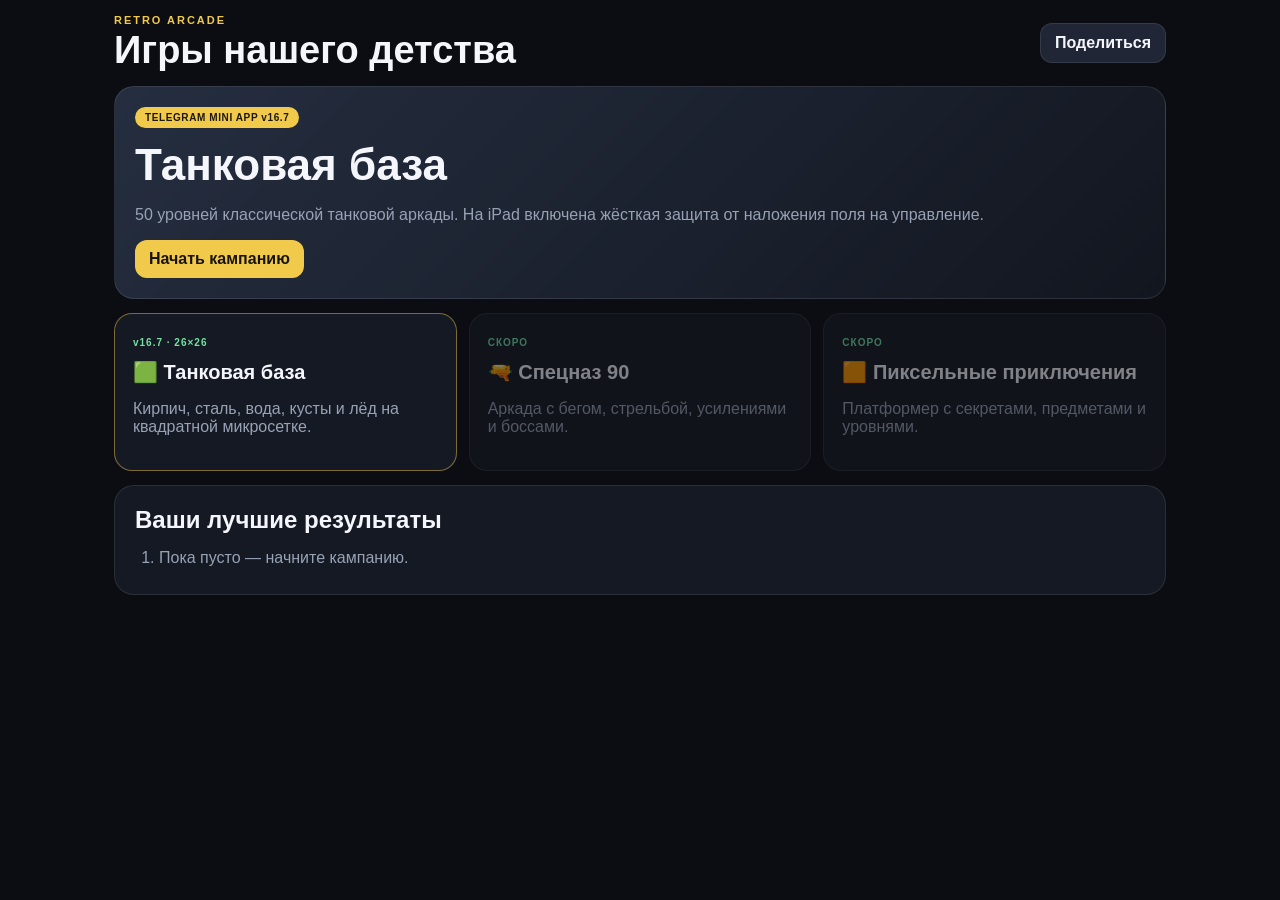
==== commit 9b414dea: "v16.7 publish hard rendered overlap guard" ====
--- a/index.html
+++ b/index.html
@@ -4,20 +4,20 @@
 <meta charset="utf-8">
 <meta name="viewport" content="width=device-width,initial-scale=1,minimum-scale=1,maximum-scale=1,user-scalable=no,viewport-fit=cover">
 <meta name="theme-color" content="#0b0d12">
-<title>Игры нашего детства — Танковая база v16.6</title>
+<title>Игры нашего детства — Танковая база v16.7</title>
 <script src="https://telegram.org/js/telegram-web-app.js?59"></script>
-<link rel="stylesheet" href="styles.css?v=16.6">
-<link rel="stylesheet" href="layout-fix.css?v=16.6">
-<link rel="stylesheet" href="telegram-app.css?v=16.6">
+<link rel="stylesheet" href="styles.css?v=16.7">
+<link rel="stylesheet" href="layout-fix.css?v=16.7">
+<link rel="stylesheet" href="telegram-app.css?v=16.7">
 </head>
 <body>
 <main class="app">
 <header class="top"><div><div class="eyebrow">RETRO ARCADE</div><h1>Игры нашего детства</h1></div><button id="share" class="btn">Поделиться</button></header>
-<section id="menu"><div class="hero"><span class="badge">TELEGRAM MINI APP v16.6</span><h2>Танковая база</h2><p>50 уровней классической танковой аркады. На iPad поле и управление физически разделены.</p><div class="heroActions"><button id="play" class="btn primary">Начать кампанию</button></div></div><div class="grid"><div class="card active"><span class="status">v16.6 · 26×26</span><h3>🟩 Танковая база</h3><p>Кирпич, сталь, вода, кусты и лёд на квадратной микросетке.</p></div><div class="card locked"><span class="status">СКОРО</span><h3>🔫 Спецназ 90</h3><p>Аркада с бегом, стрельбой, усилениями и боссами.</p></div><div class="card locked"><span class="status">СКОРО</span><h3>🟧 Пиксельные приключения</h3><p>Платформер с секретами, предметами и уровнями.</p></div></div><section class="board"><h2>Ваши лучшие результаты</h2><ol id="scores"></ol></section></section>
+<section id="menu"><div class="hero"><span class="badge">TELEGRAM MINI APP v16.7</span><h2>Танковая база</h2><p>50 уровней классической танковой аркады. На iPad включена жёсткая защита от наложения поля на управление.</p><div class="heroActions"><button id="play" class="btn primary">Начать кампанию</button></div></div><div class="grid"><div class="card active"><span class="status">v16.7 · 26×26</span><h3>🟩 Танковая база</h3><p>Кирпич, сталь, вода, кусты и лёд на квадратной микросетке.</p></div><div class="card locked"><span class="status">СКОРО</span><h3>🔫 Спецназ 90</h3><p>Аркада с бегом, стрельбой, усилениями и боссами.</p></div><div class="card locked"><span class="status">СКОРО</span><h3>🟧 Пиксельные приключения</h3><p>Платформер с секретами, предметами и уровнями.</p></div></div><section class="board"><h2>Ваши лучшие результаты</h2><ol id="scores"></ol></section></section>
 </main>
-<section id="game" class="hidden"><div class="hud"><div><span>ОЧКИ · v16.6</span><strong id="score">0</strong></div><div><span>УРОВЕНЬ</span><strong id="level">1/50</strong></div><div><span>ФАЗА</span><strong id="wave">1/3</strong></div><div><span>ВРАГИ</span><strong id="enemies">20</strong></div><div><span>ЖИЗНИ</span><strong id="lives">3</strong></div><div class="hqHud"><span>ШТАБ</span><strong id="hq">❤❤❤</strong></div><button id="pause" class="btn pauseBtn">Пауза</button><button id="sound" class="btn soundBtn">🔊</button></div><div class="stage legacyStage" id="stageStable"></div><canvas id="c" width="600" height="600"></canvas><div id="toast" class="toast"></div><div class="controlsStable"><div class="touchpadWrap"><div id="touchpad" class="touchpad"><div id="stick" class="stick"></div></div></div><button class="fire" data-k="fire">ОГОНЬ</button></div></section>
+<section id="game" class="hidden"><div class="hud"><div><span>ОЧКИ · v16.7</span><strong id="score">0</strong></div><div><span>УРОВЕНЬ</span><strong id="level">1/50</strong></div><div><span>ФАЗА</span><strong id="wave">1/3</strong></div><div><span>ВРАГИ</span><strong id="enemies">20</strong></div><div><span>ЖИЗНИ</span><strong id="lives">3</strong></div><div class="hqHud"><span>ШТАБ</span><strong id="hq">❤❤❤</strong></div><button id="pause" class="btn pauseBtn">Пауза</button><button id="sound" class="btn soundBtn">🔊</button></div><div class="stage legacyStage" id="stageStable"></div><canvas id="c" width="600" height="600"></canvas><div id="toast" class="toast"></div><div class="controlsStable"><div class="touchpadWrap"><div id="touchpad" class="touchpad"><div id="stick" class="stick"></div></div></div><button class="fire" data-k="fire">ОГОНЬ</button></div></section>
 <div id="over" class="modal hidden"><div class="dialog"><span id="resultBadge" class="badge">РАУНД</span><h2 id="resultTitle">Готово</h2><p id="resultText"></p><div class="actions"><button id="primaryAction" class="btn primary">Продолжить</button><button id="toMenu" class="btn">В меню</button></div><div id="resultMini" class="mini"></div></div></div>
 <div id="pauseModal" class="modal hidden"><div class="dialog"><span class="badge">ПАУЗА</span><h2>Бой приостановлен</h2><p>Можно продолжить с того же места или вернуться в меню.</p><div class="actions"><button id="resume" class="btn primary">Продолжить</button><button id="pauseMenu" class="btn">В меню</button></div></div></div>
-<script src="campaign.js?v=16.6"></script><script src="geometry-fix.js?v=16.6"></script><script src="app-core.js?v=16.6"></script><script src="runtime-fix.js?v=16.6"></script><script src="app.js?v=16.6"></script><script src="zoom-control.js?v=16.6"></script><script src="boot-fix.js?v=16.6"></script><script src="telegram-app.js?v=16.6"></script>
-<!-- v16.6 hard iPad board/control separation -->
+<script src="campaign.js?v=16.7"></script><script src="geometry-fix.js?v=16.7"></script><script src="app-core.js?v=16.7"></script><script src="runtime-fix.js?v=16.7"></script><script src="app.js?v=16.7"></script><script src="zoom-control.js?v=16.7"></script><script src="boot-fix.js?v=16.7"></script><script src="telegram-app.js?v=16.7"></script>
+<!-- v16.7 rendered collision guard for iPad controls -->
 </body></html>
